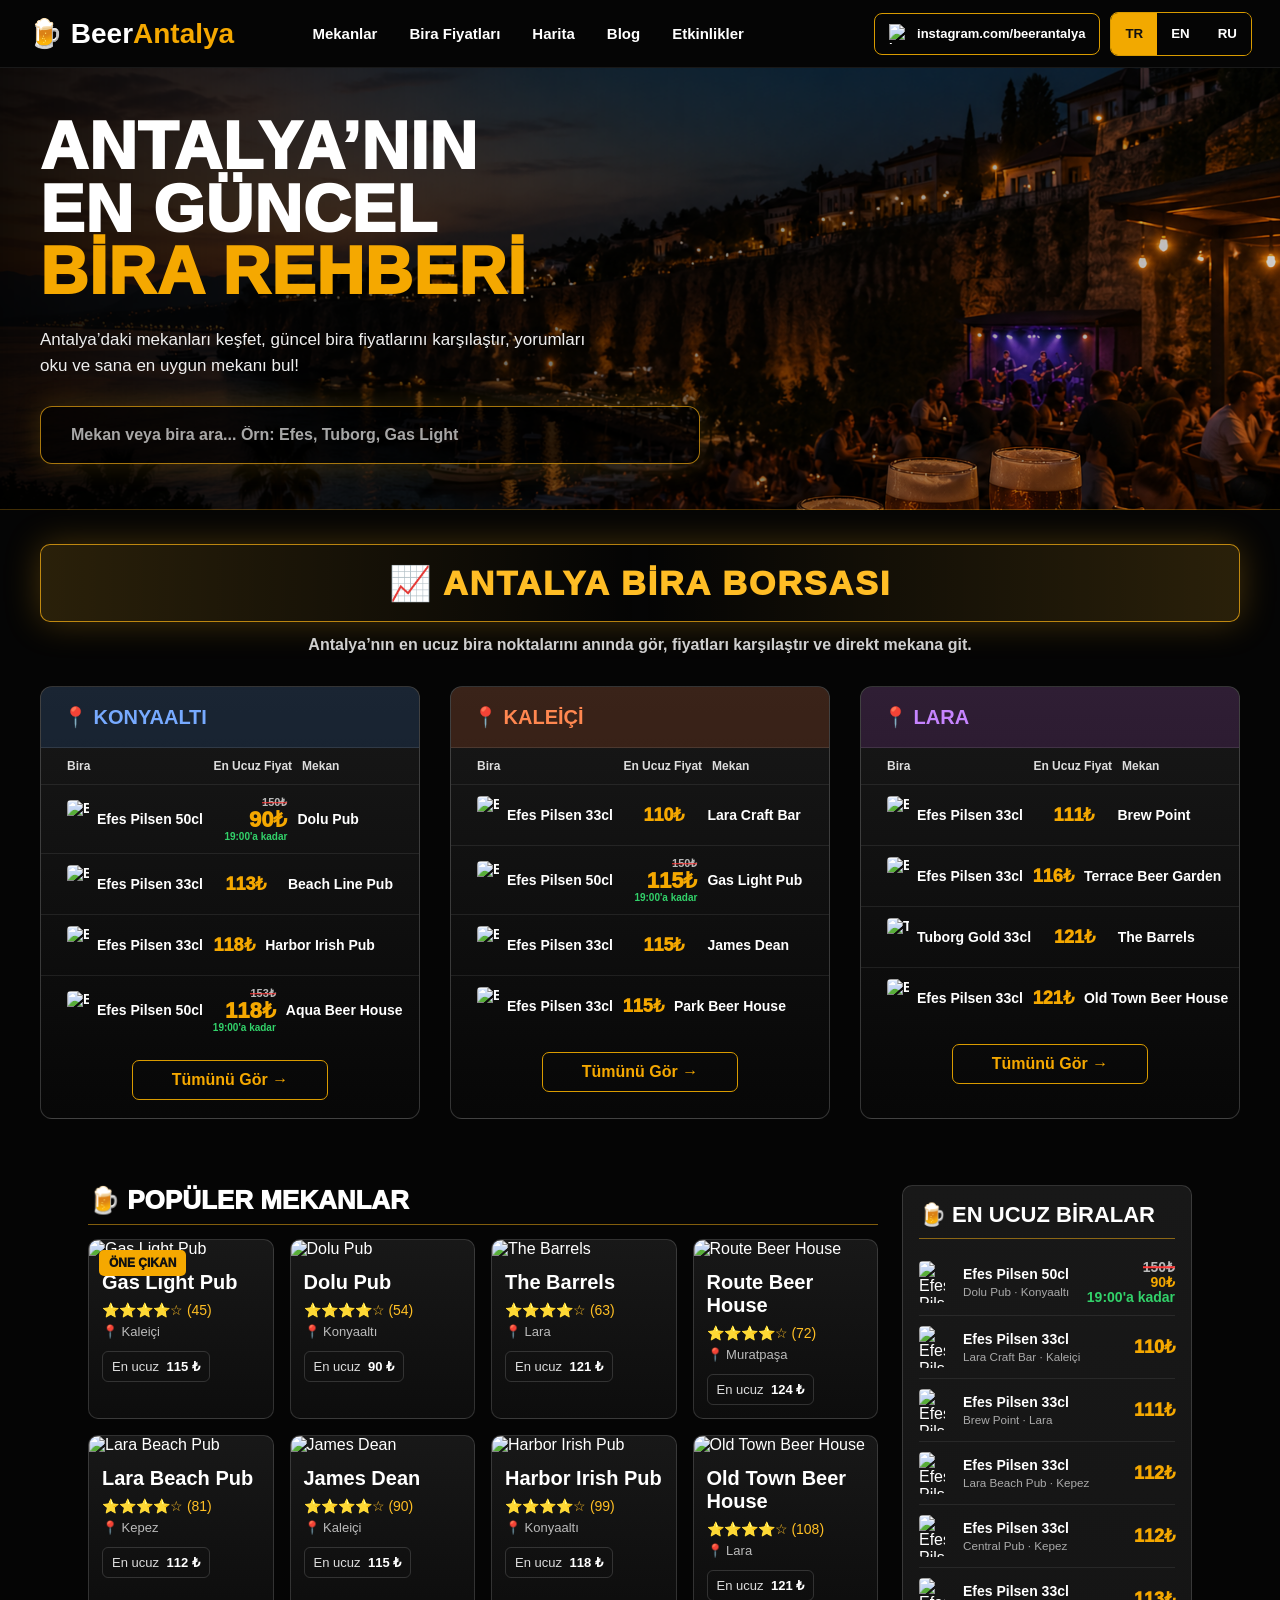
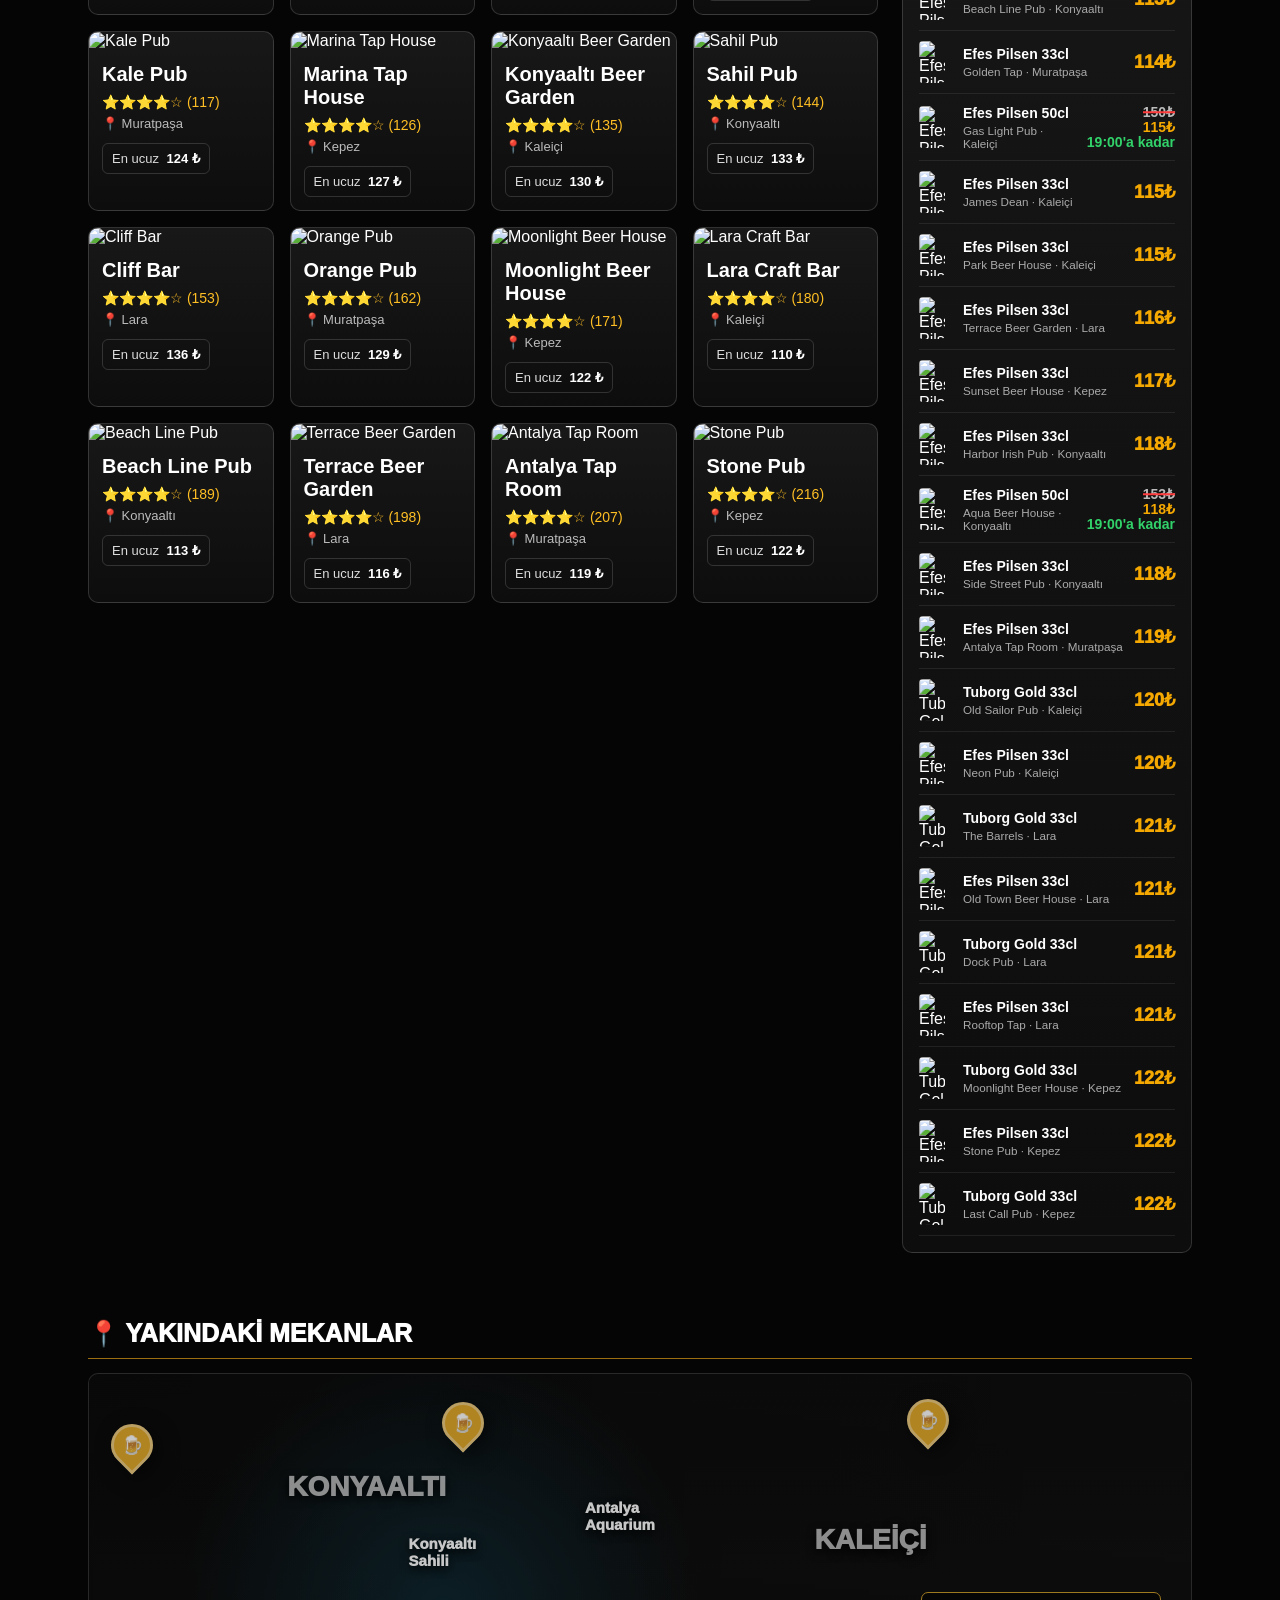
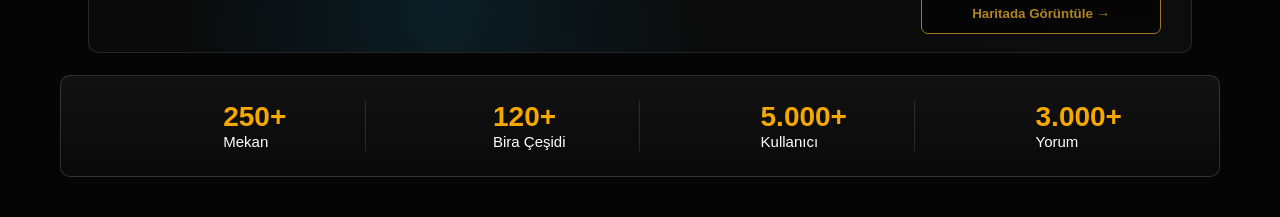
==== index.html @ 2635bbc1 "analytics" ====
<!DOCTYPE html>
<html lang="tr">
<head>
  <meta charset="UTF-8" />
  <meta name="viewport" content="width=1100">
  <title>BeerAntalya</title>
  <script defer src="/_vercel/insights/script.js"></script>

  <style>
    * { box-sizing: border-box; margin: 0; padding: 0; }

    body {
      background: #050505;
      color: #fff;
      font-family: Arial, sans-serif;
    }

    a { color: inherit; text-decoration: none; }

    .navbar {
      height: 68px;
      background: #050505;
      display: flex;
      align-items: center;
      justify-content: space-between;
      padding: 0 28px;
      position: fixed;
      inset: 0 0 auto 0;
      z-index: 50;
      border-bottom: 1px solid rgba(255,255,255,.08);
    }

    .logo { font-size: 28px; font-weight: 900; }
    .logo b { color: #f5a800; }

    nav {
      display: flex;
      gap: 32px;
      font-weight: 700;
      font-size: 15px;
    }

    .nav-actions {
      display: flex;
      align-items: center;
      gap: 10px;
    }

    .icon-btn {
      width: 42px;
      height: 42px;
      background: transparent;
      color: white;
      border: none;
    }

    .instagram-btn {
      height: 42px;
      display: flex;
      align-items: center;
      gap: 8px;
      border: 1px solid #d99b00;
      border-radius: 8px;
      padding: 0 14px;
      font-size: 13px;
      font-weight: 700;
    }

    .instagram-btn img {
      width: 20px;
      height: 20px;
    }

    .lang-group {
      display: flex;
      border: 1px solid #d99b00;
      border-radius: 8px;
      overflow: hidden;
    }

    .lang-btn {
      height: 42px;
      padding: 0 14px;
      background: #050505;
      color: white;
      border: none;
      font-weight: 800;
      cursor: pointer;
    }

    .lang-btn.active {
      background: #f2a900;
      color: #111;
    }

    .hero {
      min-height: 510px;
      padding: 115px 40px 40px;
      background:
        linear-gradient(90deg, rgba(0,0,0,.92) 0%, rgba(0,0,0,.55) 42%, rgba(0,0,0,.18) 100%),
        url("hero-bg.png") center/cover no-repeat;
      border-bottom: 1px solid rgba(255,181,21,.25);
    }

    .hero-content { max-width: 660px; }

    .hero h1 {
      font-size: 66px;
      line-height: .95;
      letter-spacing: 1px;
      font-weight: 1000;
    }

    .hero h1 span { color: #f5a800; }

    .hero p {
      margin-top: 24px;
      color: #eee;
      font-size: 17px;
      line-height: 1.5;
      max-width: 560px;
    }

    .master-search {
      margin-top: 28px;
      max-width: 680px;
      position: relative;
    }

    .master-field {
      height: 58px;
      border: 1px solid rgba(255,181,21,.65);
      background: rgba(0,0,0,.62);
      border-radius: 12px;
      display: flex;
      align-items: center;
      gap: 12px;
      padding: 0 18px;
      box-shadow: 0 0 28px rgba(255,181,21,.18);
      color: white;
    }

    .master-field input {
      width: 100%;
      background: transparent;
      border: none;
      outline: none;
      color: white;
      font-size: 16px;
      font-weight: 700;
    }

    .master-field input::placeholder {
      color: rgba(255,255,255,.65);
    }

    .master-results {
      display: none;
      position: absolute;
      top: 68px;
      left: 0;
      right: 0;
      background: rgba(8,8,8,.98);
      border: 1px solid rgba(255,181,21,.45);
      border-radius: 12px;
      overflow: hidden;
      z-index: 100;
      box-shadow: 0 18px 45px rgba(0,0,0,.7);
    }

    .master-result {
      display: grid;
      grid-template-columns: 1fr auto;
      gap: 12px;
      padding: 14px 16px;
      border-bottom: 1px solid rgba(255,255,255,.08);
      cursor: pointer;
    }

    .master-result:hover {
      background: rgba(255,181,21,.12);
    }

    .master-result strong {
      color: #fff;
      font-size: 15px;
    }

    .master-result small {
      display: block;
      color: #aaa;
      margin-top: 4px;
    }

    .master-price {
      color: #f5a800;
      font-size: 18px;
      font-weight: 1000;
      white-space: nowrap;
    }

    .master-empty {
      padding: 15px;
      color: #ccc;
      font-weight: 700;
    }

    .borsa {
      max-width: 100%;
      margin: 0 auto;
      padding: 34px 40px 26px;
    }

    .borsa-title {
      margin-bottom: 32px;
      text-align: center;
      position: relative;
    }

    .borsa-title h2 {
      width: 100%;
      display: inline-block;
      padding: 18px 0;
      border-radius: 10px;
      background: linear-gradient(90deg, rgba(255,189,37,.15), transparent, rgba(255,189,37,.15));
      border: 1px solid rgba(255,181,21,.7);
      box-shadow: 0 0 35px rgba(255,181,21,.25);
      color: #ffbd25;
      font-size: 34px;
      font-weight: 1000;
      letter-spacing: 2px;
    }

    .borsa-sub {
      margin-top: 14px;
      font-size: 16px;
      font-weight: 600;
      color: #cfcfcf;
      text-align: center;
    }

    .borsa-grid {
      display: grid;
      grid-template-columns: repeat(3, 1fr);
      gap: 30px;
    }

    .borsa-box {
      min-width: 0;
      background: linear-gradient(180deg, rgba(25,25,25,.96), rgba(7,7,7,.98));
      border: 1px solid rgba(255,255,255,.18);
      border-radius: 12px;
      overflow: hidden;
    }

    .borsa-box h3 {
      padding: 18px 22px;
      font-size: 20px;
      border-bottom: 1px solid rgba(255,255,255,.1);
    }

    .borsa-box.konya h3 {
      color: #77aaff;
      background: rgba(35,75,130,.25);
    }

    .borsa-box.kale h3 {
      color: #ff8750;
      background: rgba(160,70,30,.25);
    }

    .borsa-box.lara h3 {
      color: #c684ff;
      background: rgba(130,50,150,.22);
    }

    .borsa-head,
    .borsa-row {
      display: grid;
      grid-template-columns: 1.5fr .7fr 1fr;
      align-items: center;
      gap: 10px;
      padding: 11px 26px;
    }

    .borsa-head {
      color: #ddd;
      font-size: 12px;
      font-weight: 900;
    }

    .borsa-row {
      border-top: 1px solid rgba(255,255,255,.08);
      font-size: 14px;
      font-weight: 700;
    }

    .borsa-row:hover {
      background: rgba(255,181,21,.08);
    }

    .borsa-row .beer-name {
      display: flex;
      align-items: center;
      gap: 8px;
      white-space: nowrap;
    }

    .beer-img {
      width: 22px;
      height: 38px;
      object-fit: cover;
      border-radius: 4px;
    }

    .borsa-row b {
      color: #f5a800;
      font-size: 18px;
      text-align: center;
      white-space: nowrap;
    }

    .borsa-head span:nth-child(2) {
      text-align: center;
      white-space: nowrap;
    }

    .borsa-head span:nth-child(3),
    .borsa-row span:nth-child(3) {
      text-align: left;
      white-space: nowrap;
    }

    .borsa-btn {
      width: 52%;
      height: 40px;
      margin: 16px auto 18px;
      display: block;
      background: transparent;
      border: 1px solid #d99b00;
      color: #f5a800;
      border-radius: 7px;
      font-weight: 900;
      cursor: pointer;
    }

    .container {
      max-width: 1160px;
      margin: 0 auto;
      padding: 34px 28px 40px;
    }

    .top-row {
      display: grid;
      grid-template-columns: 1fr 290px;
      gap: 24px;
      margin-top: 6px;
    }

    .section-head {
      display: flex;
      align-items: center;
      justify-content: space-between;
      margin-bottom: 14px;
      border-bottom: 1px solid rgba(255,181,21,.5);
      padding-bottom: 8px;
    }

    .section-head h2 {
      font-size: 26px;
      font-weight: 1000;
    }

    .section-head a {
      color: #f5a800;
      font-weight: 900;
    }

    .cards {
      display: grid;
      grid-template-columns: repeat(4, 1fr);
      gap: 16px;
    }

    .card {
      background: linear-gradient(180deg,#181818,#0d0d0d);
      border: 1px solid rgba(255,255,255,.15);
      border-radius: 10px;
      overflow: hidden;
      position: relative;
    }

    .card img {
      width: 100%;
      height: 145px;
      object-fit: cover;
    }

    .badge {
      position: absolute;
      top: 10px;
      left: 10px;
      background: #f5a800;
      color: #111;
      padding: 6px 10px;
      border-radius: 5px;
      font-size: 12px;
      font-weight: 1000;
      z-index: 2;
    }

    .card-body { padding: 13px; }

    .card h3 {
      font-size: 20px;
      margin-bottom: 8px;
    }

    .stars {
      color: #ffbf24;
      font-size: 14px;
      margin-bottom: 6px;
    }

    .loc {
      color: #bbb;
      font-size: 13px;
      margin-bottom: 12px;
    }

    .prices {
      display: flex;
      gap: 8px;
    }

    .prices span {
      border: 1px solid rgba(255,255,255,.15);
      border-radius: 6px;
      padding: 7px 9px;
      color: #ddd;
      font-size: 13px;
    }

    .prices b {
      color: white;
      margin-left: 4px;
    }

    .cheap-panel {
      background: linear-gradient(180deg,#181818,#0d0d0d);
      border: 1px solid rgba(255,255,255,.15);
      border-radius: 10px;
      padding: 16px;
    }

    .cheap-panel h2 {
      font-size: 22px;
      border-bottom: 1px solid rgba(255,181,21,.5);
      padding-bottom: 10px;
      margin-bottom: 10px;
    }

    .cheap-row {
      display: grid;
      grid-template-columns: 34px 1fr auto;
      gap: 10px;
      align-items: center;
      padding: 10px 0;
      border-bottom: 1px solid rgba(255,255,255,.08);
    }

    .cheap-row:hover {
      background: rgba(255,181,21,.08);
    }

    .cheap-row img {
      width: 26px;
      height: 42px;
      object-fit: cover;
      border-radius: 4px;
    }

    .cheap-row span {
      font-size: 14px;
      font-weight: 800;
    }

    .cheap-row small {
      display: block;
      color: #aaa;
      margin-top: 3px;
      font-weight: 500;
    }

    .cheap-row b {
      color: #f5a800;
      font-size: 18px;
    }

    .full-btn,
    .map-btn {
      width: 100%;
      height: 42px;
      margin-top: 15px;
      background: transparent;
      color: #f5a800;
      border: 1px solid #d99b00;
      border-radius: 7px;
      font-weight: 900;
      cursor: pointer;
    }

    .map-section {
      max-width: 1160px;
      margin: 26px auto 0;
      padding: 0 28px;
    }

    .map-title {
      display: flex;
      align-items: center;
      gap: 10px;
      font-size: 25px;
      font-weight: 1000;
      border-bottom: 1px solid rgba(255,181,21,.6);
      padding-bottom: 10px;
      margin-bottom: 14px;
    }

    .fake-map {
      height: 280px;
      border-radius: 10px;
      overflow: hidden;
      position: relative;
      border: 1px solid rgba(255,255,255,.15);
      background:
        linear-gradient(rgba(20,20,20,.55), rgba(20,20,20,.75)),
        url("https://tile.openstreetmap.org/13/4782/3075.png");
      background-size: cover;
      filter: saturate(.75) brightness(.78);
    }

    .fake-map::after {
      content: "";
      position: absolute;
      inset: 0;
      background:
        radial-gradient(circle at 32% 85%, rgba(0,80,110,.4), transparent 33%),
        linear-gradient(90deg, rgba(0,0,0,.25), transparent);
      pointer-events: none;
    }

    .map-label {
      position: absolute;
      z-index: 2;
      color: rgba(255,255,255,.7);
      font-weight: 1000;
      font-size: 28px;
      text-shadow: 0 3px 10px #000;
    }

    .konyaalti-label { left: 18%; top: 35%; }
    .kaleici-label { right: 24%; top: 54%; }
    .aqua-label { left: 45%; top: 45%; font-size: 15px; color: white; }
    .sahil-label { left: 29%; top: 58%; font-size: 15px; color: white; }

    .pin {
      position: absolute;
      z-index: 3;
      width: 42px;
      height: 42px;
      background: #f5a800;
      border-radius: 50% 50% 50% 0;
      transform: rotate(-45deg);
      display: flex;
      align-items: center;
      justify-content: center;
      border: 3px solid rgba(255,255,255,.4);
      box-shadow: 0 8px 20px rgba(0,0,0,.55);
    }

    .pin span {
      transform: rotate(45deg);
      color: #111;
      font-size: 18px;
    }

    .pin1 { left: 2%; top: 18%; }
    .pin2 { left: 32%; top: 10%; }
    .pin3 { right: 22%; top: 9%; }

    .map-btn {
      width: 240px;
      position: absolute;
      right: 30px;
      bottom: 18px;
      z-index: 4;
      background: rgba(0,0,0,.55);
    }

    .stats {
      max-width: 1160px;
      margin: 22px auto 40px;
      padding: 25px 30px;
      border: 1px solid rgba(255,255,255,.15);
      border-radius: 10px;
      display: grid;
      grid-template-columns: repeat(4, 1fr);
      background: linear-gradient(180deg,#121212,#090909);
    }

    .stat {
      display: flex;
      align-items: center;
      justify-content: center;
      gap: 14px;
      border-right: 1px solid rgba(255,255,255,.12);
    }

    .stat:last-child { border-right: none; }

    .stat i {
      color: #f5a800;
      width: 40px;
      height: 40px;
    }

    .stat b {
      display: block;
      color: #f5a800;
      font-size: 28px;
    }

    .stat span {
      color: white;
      font-size: 15px;
    }

    @media(max-width: 900px) {
      nav { display: none; }
      .navbar { padding: 0 14px; }
      .instagram-btn { display: none; }
      .hero { padding: 100px 20px 35px; }
      .hero h1 { font-size: 44px; }
      .master-search { max-width: 100%; }

      .borsa {
        padding-left: 18px;
        padding-right: 18px;
      }

      .borsa-grid,
      .top-row,
      .cards,
      .stats {
        grid-template-columns: 1fr;
      }

      .stat {
        border-right: none;
        border-bottom: 1px solid rgba(255,255,255,.12);
        padding: 15px 0;
      }

      .map-btn {
        position: static;
        width: 100%;
      }
    }
    .price-box{
  display:flex;
  flex-direction:column;
  align-items:flex-end;
}

.old-price{
  font-size:11px;
  color:#bbb;
  position:relative;
  display:inline-block;
}

.old-price::after{
  content:"";
  position:absolute;
  left:0;
  right:0;
  top:50%;
  height:1.5px;
  background:#ff3b3b;
  transform:translateY(-50%);
}

.new-price{
  color:#f5a800;
  font-size:22px;
  font-weight:1000;
  line-height:1;
}

.campaign-time{
  font-size:10px;
  color:#32d26a;
  font-weight:900;
}
  
/* BA FINAL: En ucuz biralar tüm liste */
.cheap-panel{
  max-height: 760px;
  overflow-y: auto;
}

.cheap-panel::-webkit-scrollbar{
  width: 7px;
}

.cheap-panel::-webkit-scrollbar-thumb{
  background: rgba(255,181,21,.55);
  border-radius: 20px;
}

.cheap-row .price-box{
  align-items:flex-end;
}

.borsa-btn-link{
  width:52%;
  height:40px;
  margin:16px auto 18px;
  display:flex;
  align-items:center;
  justify-content:center;
  background:transparent;
  border:1px solid #d99b00;
  color:#f5a800;
  border-radius:7px;
  font-weight:900;
  cursor:pointer;
}


/* BA UPDATE: En ucuz bira paneli popüler mekanlarla aynı hizada bitsin */
.top-row{
  align-items: stretch;
}

.cheap-panel{
  height: 100%;
  max-height: none !important;
  overflow-y: auto;
  display: flex;
  flex-direction: column;
}

.cheap-panel .full-btn{
  margin-top: auto;
}

@media(max-width:900px){
  .cheap-panel{
    height: auto;
    max-height: 760px !important;
  }
}

</style>
</head>

<body>

<header class="navbar">
  <div class="logo">🍺 Beer<b>Antalya</b></div>

  <nav>
    <a href="#mekanlar">Mekanlar</a>
    <a href="#fiyatlar">Bira Fiyatları</a>
    <a href="#harita">Harita</a>
    <a href="#">Blog</a>
    <a href="#">Etkinlikler</a>
  </nav>

  <div class="nav-actions">
    <button class="icon-btn"><i data-lucide="search"></i></button>

    <a class="instagram-btn" href="https://instagram.com/beerantalya" target="_blank">
      <img src="https://upload.wikimedia.org/wikipedia/commons/a/a5/Instagram_icon.png" alt="Instagram">
      instagram.com/beerantalya
    </a>

    <div class="lang-group">
      <button type="button" class="lang-btn active" data-lang="tr">TR</button>
      <button type="button" class="lang-btn" data-lang="en">EN</button>
      <button type="button" class="lang-btn" data-lang="ru">RU</button>
    </div>
  </div>
</header>

<section class="hero">
  <div class="hero-content">
    <h1>
      ANTALYA’NIN <br>
      EN GÜNCEL <br>
      <span>BİRA REHBERİ</span>
    </h1>

    <p>
      Antalya’daki mekanları keşfet, güncel bira fiyatlarını karşılaştır, yorumları oku ve sana en uygun mekanı bul!
    </p>

    <div class="master-search">
      <div class="master-field">
        <i data-lucide="search"></i>
        <input id="masterSearchInput" placeholder="Mekan veya bira ara... Örn: Efes, Tuborg, Gas Light">
      </div>
      <div class="master-results" id="masterResults"></div>
    </div>
  </div>
</section>

<section class="borsa">
  <div class="borsa-title">
    <h2>📈 ANTALYA BİRA BORSASI</h2>
    <p class="borsa-sub">
      Antalya’nın en ucuz bira noktalarını anında gör, fiyatları karşılaştır ve direkt mekana git.
    </p>
  </div>

  <div class="borsa-grid">
    <div class="borsa-box konya">
      <h3>📍 KONYAALTI</h3>
      <div class="borsa-head"><span>Bira</span><span>En Ucuz Fiyat</span><span>Mekan</span></div>
    </div>

    <div class="borsa-box kale">
      <h3>📍 KALEİÇİ</h3>
      <div class="borsa-head"><span>Bira</span><span>En Ucuz Fiyat</span><span>Mekan</span></div>
    </div>

    <div class="borsa-box lara">
      <h3>📍 LARA</h3>
      <div class="borsa-head"><span>Bira</span><span>En Ucuz Fiyat</span><span>Mekan</span></div>
    </div>
  </div>
</section>

<main class="container">
  <div class="top-row">
    <section id="mekanlar">
      <div class="section-head">
        <h2>🍺 POPÜLER MEKANLAR</h2>
      </div>

      <div class="cards" id="venueCards"></div>
    </section>

    <aside class="cheap-panel" id="fiyatlar"></aside>
  </div>
</main>

<section class="map-section" id="harita">
  <div class="map-title">📍 YAKINDAKİ MEKANLAR</div>

  <div class="fake-map">
    <div class="pin pin1"><span>🍺</span></div>
    <div class="pin pin2"><span>🍺</span></div>
    <div class="pin pin3"><span>🍺</span></div>

    <span class="map-label konyaalti-label">KONYAALTI</span>
    <span class="map-label kaleici-label">KALEİÇİ</span>
    <span class="map-label sahil-label">Konyaaltı<br>Sahili</span>
    <span class="map-label aqua-label">Antalya<br>Aquarium</span>

    <button class="map-btn">Haritada Görüntüle →</button>
  </div>
</section>

<section class="stats">
  <div class="stat"><i data-lucide="building-2"></i><div><b>250+</b><span>Mekan</span></div></div>
  <div class="stat"><i data-lucide="beer"></i><div><b>120+</b><span>Bira Çeşidi</span></div></div>
  <div class="stat"><i data-lucide="users"></i><div><b>5.000+</b><span>Kullanıcı</span></div></div>
  <div class="stat"><i data-lucide="message-square"></i><div><b>3.000+</b><span>Yorum</span></div></div>
</section>
<script src="data.js"></script>
<script>
document.addEventListener("DOMContentLoaded", function () {
  const LANG = {
    tr: {
      nav: ["Mekanlar", "Bira Fiyatları", "Harita", "Blog", "Etkinlikler"],
      title: "ANTALYA’NIN <br> EN GÜNCEL <br> <span>BİRA REHBERİ</span>",
      desc: "Antalya’daki mekanları keşfet, güncel bira fiyatlarını karşılaştır, yorumları oku ve sana en uygun mekanı bul!",
      search: "Mekan veya bira ara... Örn: Efes, Tuborg, Gas Light",
      borsa: "📈 ANTALYA BİRA BORSASI",
      borsaSub: "Antalya’nın en ucuz bira noktalarını anında gör, fiyatları karşılaştır ve direkt mekana git.",
      borsaHead: ["Bira", "En Ucuz Fiyat", "Mekan"],
      popular: "🍺 POPÜLER MEKANLAR",
      cheap: "🍺 EN UCUZ BİRALAR",
      nearby: "📍 YAKINDAKİ MEKANLAR",
      seeAll: "Tümünü Gör →",
      mapBtn: "Haritada Görüntüle →",
      stats: ["Mekan", "Bira Çeşidi", "Kullanıcı", "Yorum"],
      venueGo: "Mekan sayfasına git",
      go: "Git →",
      cheapest: "En ucuz",
      noResult: "Sonuç bulunamadı"
    },
    en: {
      nav: ["Places", "Beer Prices", "Map", "Blog", "Events"],
      title: "ANTALYA’S <br> MOST UPDATED <br> <span>BEER GUIDE</span>",
      desc: "Discover venues in Antalya, compare beer prices, read reviews and find the best place for you!",
      search: "Search place or beer... Ex: Efes, Tuborg, Gas Light",
      borsa: "📈 ANTALYA BEER MARKET",
      borsaSub: "See Antalya’s cheapest beer spots instantly, compare prices and go directly to the venue.",
      borsaHead: ["Beer", "Cheapest Price", "Place"],
      popular: "🍺 POPULAR PLACES",
      cheap: "🍺 CHEAPEST BEERS",
      nearby: "📍 NEARBY PLACES",
      seeAll: "See All →",
      mapBtn: "View on Map →",
      stats: ["Places", "Beer Types", "Users", "Reviews"],
      venueGo: "Go to venue page",
      go: "Go →",
      cheapest: "Cheapest",
      noResult: "No results found"
    },
    ru: {
      nav: ["Заведения", "Цены на пиво", "Карта", "Блог", "События"],
      title: "САМЫЙ АКТУАЛЬНЫЙ <br> ПИВНОЙ ГИД <br> <span>АНТАЛИИ</span>",
      desc: "Откройте заведения Анталии, сравните цены на пиво, читайте отзывы и найдите лучшее место!",
      search: "Поиск заведения или пива... Efes, Tuborg, Gas Light",
      borsa: "📈 ПИВНАЯ БИРЖА АНТАЛИИ",
      borsaSub: "Смотрите самые дешевые пивные места Анталии и переходите к заведению.",
      borsaHead: ["Пиво", "Лучшая цена", "Заведение"],
      popular: "🍺 ПОПУЛЯРНЫЕ ЗАВЕДЕНИЯ",
      cheap: "🍺 САМОЕ ДЕШЕВОЕ ПИВО",
      nearby: "📍 БЛИЖАЙШИЕ ЗАВЕДЕНИЯ",
      seeAll: "Смотреть все →",
      mapBtn: "Показать на карте →",
      stats: ["Заведения", "Виды пива", "Пользователи", "Отзывы"],
      venueGo: "Перейти на страницу",
      go: "Перейти →",
      cheapest: "Самое дешевое",
      noResult: "Ничего не найдено"
    }
  };

  let currentLang = localStorage.getItem("beerLang") || "tr";

  function safeVenues() {
    if (typeof getVenuesSorted === "function") return getVenuesSorted();
    return typeof venuesData !== "undefined" ? venuesData : [];
  }

  function safeBeers() {
    if (typeof getAllBeersSorted === "function") return getAllBeersSorted();
    return [];
  }

  function getPriceLabel(item){
    const currentPrice = item.price || item.currentPrice || item.normalPrice || 0;

    if(item.happyHourPrice && item.happyHourEnd && currentPrice === item.happyHourPrice){
      return `
        <div class="price-box">
          <span class="old-price">${item.normalPrice}₺</span>
          <span class="new-price">${currentPrice}₺</span>
          <span class="campaign-time">${item.happyHourEnd}'a kadar</span>
        </div>
      `;
    }

    return `<b class="new-price">${currentPrice}₺</b>`;
  }

  function renderBorsa() {
    const t = LANG[currentLang];
    document.querySelectorAll(".borsa-box").forEach(box => {
      const area = box.classList.contains("konya") ? "Konyaaltı" : box.classList.contains("kale") ? "Kaleiçi" : "Lara";
      const titleEl = box.querySelector("h3");
      const title = titleEl ? titleEl.outerHTML : "";

      box.innerHTML = title + `<div class="borsa-head"><span>${t.borsaHead[0]}</span><span>${t.borsaHead[1]}</span><span>${t.borsaHead[2]}</span></div>`;

      safeBeers().filter(item => item.area === area).slice(0, 4).forEach(item => {
        box.innerHTML += `
          <a class="borsa-row" href="${item.url}">
            <span class="beer-name"><img class="beer-img" src="${item.image}" alt="${item.beer}">${item.beer}</span>
            ${getPriceLabel(item)}
            <span>${item.venue}</span>
          </a>
        `;
      });

      box.innerHTML += `<button class="borsa-btn">${t.seeAll}</button>`;
    });
  }

  function renderCheapPanel() {
    const panel = document.getElementById("fiyatlar");
    if (!panel) return;
    const t = LANG[currentLang];

    panel.innerHTML = `<h2>${t.cheap}</h2>`;

    safeBeers().slice(0, 4).forEach(item => {
      panel.innerHTML += `
        <a class="cheap-row" href="${item.url}">
          <img src="${item.image}" alt="${item.beer}">
          <span>${item.beer}<small>${item.venue}</small></span>
          ${getPriceLabel(item)}
        </a>
      `;
    });

    panel.innerHTML += `<button class="full-btn">${t.seeAll}</button>`;
  }

  function renderCards() {
    const box = document.getElementById("venueCards");
    if (!box) return;
    const t = LANG[currentLang];
    box.innerHTML = "";

    safeVenues().forEach((venue, index) => {
      box.innerHTML += `
        <a class="card" href="${venue.url}">
          ${index === 0 ? '<span class="badge">ÖNE ÇIKAN</span>' : ''}
          <img src="${venue.cardImage || venue.image}" alt="${venue.venue}">
          <div class="card-body">
            <h3>${venue.venue}</h3>
            <div class="stars">⭐⭐⭐⭐☆</div>
            <div class="loc">📍 ${venue.area}</div>
            <div class="prices"><span>${t.cheapest} <b>${venue.minPrice} ₺</b></span></div>
          </div>
        </a>
      `;
    });
  }

  function renderSearchResults(query) {
    const results = document.getElementById("masterResults");
    if (!results) return;
    const t = LANG[currentLang];
    const q = query.toLocaleLowerCase("tr-TR").trim();
    results.innerHTML = "";

    if (q.length < 2) {
      results.style.display = "none";
      return;
    }

    const found = [];

    safeVenues().forEach(place => {
      if (
        place.venue.toLocaleLowerCase("tr-TR").includes(q) ||
        place.area.toLocaleLowerCase("tr-TR").includes(q)
      ) {
        found.push({
          type: "venue",
          title: place.venue,
          sub: "📍 " + place.area + " · " + t.venueGo,
          url: place.url
        });
      }
    });

    safeBeers().forEach(item => {
      const searchText = `${item.beer} ${item.name} ${item.size} ${item.venue} ${item.area}`.toLocaleLowerCase("tr-TR");
      if (searchText.includes(q)) {
        found.push({
          ...item,
          type: "beer",
          title: item.beer,
          sub: item.venue + " · " + item.area
        });
      }
    });

    found.sort((a, b) => {
      if (a.type === "beer" && b.type === "beer") return a.price - b.price;
      if (a.type === "beer" && b.type !== "beer") return -1;
      if (a.type !== "beer" && b.type === "beer") return 1;
      return 0;
    });

    if (found.length === 0) {
      results.innerHTML = `<div class="master-empty">${t.noResult}</div>`;
      results.style.display = "block";
      return;
    }

    found.forEach(item => {
      const div = document.createElement("div");
      div.className = "master-result";
      div.innerHTML = `
        <div>
          <strong>${item.type === "beer" ? "🍺 " : "📍 "}${item.title}</strong>
          <small>${item.sub}</small>
        </div>
        <div class="master-price">${item.type === "beer" ? getPriceLabel(item) : t.go}</div>
      `;
      div.addEventListener("click", function () {
        window.location.href = item.url;
      });
      results.appendChild(div);
    });

    results.style.display = "block";
  }

  function initSearch() {
    const input = document.getElementById("masterSearchInput");
    if (!input) return;

    input.addEventListener("input", function () {
      renderSearchResults(this.value);
    });

    document.addEventListener("click", function (event) {
      if (!event.target.closest(".master-search")) {
        const results = document.getElementById("masterResults");
        if (results) results.style.display = "none";
      }
    });
  }

  function setLang(lang) {
    currentLang = lang;
    localStorage.setItem("beerLang", lang);
    const t = LANG[lang];

    document.querySelectorAll("nav a").forEach((a, index) => {
      if (t.nav[index]) a.textContent = t.nav[index];
    });

    const heroTitle = document.querySelector(".hero h1");
    if (heroTitle) heroTitle.innerHTML = t.title;

    const heroDesc = document.querySelector(".hero p");
    if (heroDesc) heroDesc.textContent = t.desc;

    const input = document.getElementById("masterSearchInput");
    if (input) input.placeholder = t.search;

    const borsaTitle = document.querySelector(".borsa-title h2");
    if (borsaTitle) borsaTitle.textContent = t.borsa;

    const borsaSub = document.querySelector(".borsa-sub");
    if (borsaSub) borsaSub.textContent = t.borsaSub;

    const popular = document.querySelector("#mekanlar .section-head h2");
    if (popular) popular.textContent = t.popular;

    const mapTitle = document.querySelector(".map-title");
    if (mapTitle) mapTitle.textContent = t.nearby;

    const mapBtn = document.querySelector(".map-btn");
    if (mapBtn) mapBtn.textContent = t.mapBtn;

    document.querySelectorAll(".stat span").forEach((span, index) => {
      if (t.stats[index]) span.textContent = t.stats[index];
    });

    document.querySelectorAll(".lang-btn").forEach(button => {
      button.classList.toggle("active", button.dataset.lang === lang);
    });

    renderBorsa();
    renderCheapPanel();
    renderCards();

    const searchInput = document.getElementById("masterSearchInput");
    if (searchInput && searchInput.value.trim().length >= 2) {
      renderSearchResults(searchInput.value);
    }

    if (window.lucide) lucide.createIcons();
  }

  document.querySelectorAll(".lang-btn").forEach(button => {
    button.addEventListener("click", function () {
      setLang(this.dataset.lang);
    });
  });

  initSearch();
  setLang(currentLang);

  setInterval(function(){
    renderBorsa();
    renderCheapPanel();
    renderCards();
    const searchInput = document.getElementById("masterSearchInput");
    if (searchInput && searchInput.value.trim().length >= 2) {
      renderSearchResults(searchInput.value);
    }
  }, 60000);

  if (window.lucide) lucide.createIcons();
});
</script>


<script>
document.addEventListener("DOMContentLoaded", function () {
  function priceHtml(item){
    const currentPrice = item.price || item.currentPrice || item.normalPrice || getCurrentPrice(item);

    if(item.happyHourPrice && item.happyHourEnd && currentPrice === item.happyHourPrice){
      return `
        <div class="price-box">
          <span class="old-price">${item.normalPrice}₺</span>
          <span class="new-price">${currentPrice}₺</span>
          <span class="campaign-time">${item.happyHourEnd}'a kadar</span>
        </div>
      `;
    }

    return `<b class="new-price">${currentPrice}₺</b>`;
  }

  window.BA_priceHtml = priceHtml;

  function getLangText(){
    const lang = localStorage.getItem("beerLang") || "tr";
    const dict = {
      tr: { cheap:"🍺 EN UCUZ BİRALAR", seeAll:"Tümünü Gör →", cheapest:"En ucuz", venueGo:"Mekan sayfasına git", go:"Git →", noResult:"Sonuç bulunamadı", borsaHead:["Bira","En Ucuz Fiyat","Mekan"] },
      en: { cheap:"🍺 CHEAPEST BEERS", seeAll:"See All →", cheapest:"Cheapest", venueGo:"Go to venue page", go:"Go →", noResult:"No results found", borsaHead:["Beer","Cheapest Price","Place"] },
      ru: { cheap:"🍺 САМОЕ ДЕШЕВОЕ ПИВО", seeAll:"Смотреть все →", cheapest:"Самое дешевое", venueGo:"Перейти на страницу", go:"Перейти →", noResult:"Ничего не найдено", borsaHead:["Пиво","Лучшая цена","Заведение"] }
    };
    return dict[lang] || dict.tr;
  }

  function renderBorsaFixed(){
    if(typeof getAllBeersSorted !== "function") return;
    const t = getLangText();
    document.querySelectorAll(".borsa-box").forEach(box => {
      const area = box.classList.contains("konya") ? "Konyaaltı" : box.classList.contains("kale") ? "Kaleiçi" : "Lara";
      const titleEl = box.querySelector("h3");
      const title = titleEl ? titleEl.outerHTML : "";

      box.innerHTML = title + `<div class="borsa-head"><span>${t.borsaHead[0]}</span><span>${t.borsaHead[1]}</span><span>${t.borsaHead[2]}</span></div>`;

      getAllBeersSorted().filter(item => item.area === area).slice(0, 4).forEach(item => {
        box.innerHTML += `
          <a class="borsa-row" href="${item.url}">
            <span class="beer-name"><img class="beer-img" src="${item.image}" alt="${item.beer}">${item.beer}</span>
            ${priceHtml(item)}
            <span>${item.venue}</span>
          </a>
        `;
      });

      box.innerHTML += `<button class="borsa-btn">${t.seeAll}</button>`;
    });
  }

  function renderCheapPanelFixed(){
    if(typeof getAllBeersSorted !== "function") return;
    const panel = document.getElementById("fiyatlar");
    if(!panel) return;
    const t = getLangText();

    panel.innerHTML = `<h2>${t.cheap}</h2>`;

    getAllBeersSorted().slice(0, 25).forEach(item => {
      panel.innerHTML += `
        <a class="cheap-row" href="${item.url}">
          <img src="${item.image}" alt="${item.beer}">
          <span>${item.beer}<small>${item.venue}</small></span>
          ${priceHtml(item)}
        </a>
      `;
    });

    panel.innerHTML += `<button class="full-btn">${t.seeAll}</button>`;
  }

  function renderCardsFixed(){
    if(typeof getVenuesSorted !== "function") return;
    const box = document.getElementById("venueCards");
    if(!box) return;
    const t = getLangText();
    box.innerHTML = "";

    getVenuesSorted().slice(0, 20).forEach((venue, index) => {
      box.innerHTML += `
        <a class="card" href="${venue.url}">
          ${index === 0 ? '<span class="badge">ÖNE ÇIKAN</span>' : ''}
          <img src="${venue.cardImage || venue.image}" alt="${venue.venue}">
          <div class="card-body">
            <h3>${venue.venue}</h3>
            <div class="stars">⭐⭐⭐⭐☆ (${venue.reviews || ""})</div>
            <div class="loc">📍 ${venue.area}</div>
            <div class="prices"><span>${t.cheapest} <b>${venue.minPrice} ₺</b></span></div>
          </div>
        </a>
      `;
    });
  }

  function renderSearchResultsFixed(query){
    const results = document.getElementById("masterResults");
    if(!results || typeof getVenuesSorted !== "function" || typeof getAllBeersSorted !== "function") return;

    const t = getLangText();
    const q = String(query || "").toLocaleLowerCase("tr-TR").trim();
    results.innerHTML = "";

    if(q.length < 2){
      results.style.display = "none";
      return;
    }

    const found = [];

    // Mekan araması: karşısında fiyat yok, sadece mekan görünsün
    getVenuesSorted().forEach(place => {
      const venueText = `${place.venue} ${place.area}`.toLocaleLowerCase("tr-TR");
      if(venueText.includes(q)){
        found.push({
          type:"venue",
          title: place.venue,
          sub: "📍 " + place.area + " · " + t.venueGo,
          url: place.url
        });
      }
    });

    // Bira araması: fiyat görünür
    getAllBeersSorted().slice(0, 25).forEach(item => {
      const beerText = `${item.beer} ${item.name} ${item.size}`.toLocaleLowerCase("tr-TR");
      if(beerText.includes(q)){
        found.push({
          ...item,
          type:"beer",
          title:item.beer,
          sub:item.venue + " · " + item.area
        });
      }
    });

    found.sort((a,b) => {
      if(a.type === "venue" && b.type === "venue") return a.title.localeCompare(b.title, "tr");
      if(a.type === "venue" && b.type === "beer") return -1;
      if(a.type === "beer" && b.type === "venue") return 1;
      return (a.price || 999999) - (b.price || 999999);
    });

    if(found.length === 0){
      results.innerHTML = `<div class="master-empty">${t.noResult}</div>`;
      results.style.display = "block";
      return;
    }

    found.forEach(item => {
      const div = document.createElement("div");
      div.className = "master-result";
      div.innerHTML = `
        <div>
          <strong>${item.type === "beer" ? "🍺 " : "📍 "}${item.title}</strong>
          <small>${item.sub}</small>
        </div>
        <div class="master-price">${item.type === "beer" ? priceHtml(item) : t.go}</div>
      `;
      div.addEventListener("click", () => window.location.href = item.url);
      results.appendChild(div);
    });

    results.style.display = "block";
  }

  const input = document.getElementById("masterSearchInput");
  if(input){
    input.oninput = function(){ renderSearchResultsFixed(this.value); };
  }

  function refreshBA(){
    renderBorsaFixed();
    renderCheapPanelFixed();
    renderCardsFixed();
    const input = document.getElementById("masterSearchInput");
    if(input && input.value.trim().length >= 2) renderSearchResultsFixed(input.value);
    if(window.lucide) lucide.createIcons();
  }

  window.BA_refresh = refreshBA;
  refreshBA();
  setInterval(refreshBA, 60000);

  document.querySelectorAll(".lang-btn").forEach(btn => {
    btn.addEventListener("click", function(){
      setTimeout(refreshBA, 50);
    });
  });
});
</script>


<script>
document.addEventListener("DOMContentLoaded", function () {
  function BA_finalText(){
    const lang = localStorage.getItem("beerLang") || "tr";
    const dict = {
      tr: { cheap:"🍺 EN UCUZ BİRALAR", seeAll:"Tümünü Gör →", borsaHead:["Bira","En Ucuz Fiyat","Mekan"] },
      en: { cheap:"🍺 CHEAPEST BEERS", seeAll:"See All →", borsaHead:["Beer","Cheapest Price","Place"] },
      ru: { cheap:"🍺 САМОЕ ДЕШЕВОЕ ПИВО", seeAll:"Смотреть все →", borsaHead:["Пиво","Лучшая цена","Заведение"] }
    };
    return dict[lang] || dict.tr;
  }

  function BA_finalAreaSlug(area){
    const map = {
      "Konyaaltı":"konyaalti",
      "Kaleiçi":"kaleici",
      "Lara":"lara",
      "Muratpaşa":"muratpasa",
      "Kepez":"kepez"
    };
    return map[area] || encodeURIComponent(area);
  }

  function BA_finalPriceHtml(item){
    if(window.BA_priceHtml) return window.BA_priceHtml(item);

    const currentPrice = item.price || item.currentPrice || item.normalPrice || (typeof getCurrentPrice === "function" ? getCurrentPrice(item) : "");
    if(item.happyHourPrice && item.happyHourEnd && currentPrice === item.happyHourPrice){
      return `
        <div class="price-box">
          <span class="old-price">${item.normalPrice}₺</span>
          <span class="new-price">${currentPrice}₺</span>
          <span class="campaign-time">${item.happyHourEnd}'a kadar</span>
        </div>
      `;
    }
    return `<b class="new-price">${currentPrice}₺</b>`;
  }

  function BA_renderCheapPanelAll(){
    if(typeof getAllBeersSorted !== "function") return;
    const panel = document.getElementById("fiyatlar");
    if(!panel) return;
    const t = BA_finalText();

    panel.innerHTML = `<h2>${t.cheap}</h2>`;

    getAllBeersSorted().slice(0, 25).forEach(item => {
      panel.innerHTML += `
        <a class="cheap-row" href="${item.url}">
          <img src="${item.image}" alt="${item.beer}">
          <span>${item.beer}<small>${item.venue} · ${item.area}</small></span>
          ${BA_finalPriceHtml(item)}
        </a>
      `;
    });
  }

  function BA_renderBorsaWithAreaLinks(){
    if(typeof getAllBeersSorted !== "function") return;
    const t = BA_finalText();

    document.querySelectorAll(".borsa-box").forEach(box => {
      const area = box.classList.contains("konya") ? "Konyaaltı" : box.classList.contains("kale") ? "Kaleiçi" : "Lara";
      const titleEl = box.querySelector("h3");
      const title = titleEl ? titleEl.outerHTML : `<h3>📍 ${area.toUpperCase()}</h3>`;

      box.innerHTML = title + `<div class="borsa-head"><span>${t.borsaHead[0]}</span><span>${t.borsaHead[1]}</span><span>${t.borsaHead[2]}</span></div>`;

      getAllBeersSorted().filter(item => item.area === area).slice(0, 4).forEach(item => {
        box.innerHTML += `
          <a class="borsa-row" href="${item.url}">
            <span class="beer-name"><img class="beer-img" src="${item.image}" alt="${item.beer}">${item.beer}</span>
            ${BA_finalPriceHtml(item)}
            <span>${item.venue}</span>
          </a>
        `;
      });

      box.innerHTML += `<a class="borsa-btn-link" href="bolge.html?area=${BA_finalAreaSlug(area)}">${t.seeAll}</a>`;
    });
  }

  function BA_finalRefresh(){
    BA_renderCheapPanelAll();
    BA_renderBorsaWithAreaLinks();
    if(window.lucide) lucide.createIcons();
  }

  window.BA_renderCheapPanelAll = BA_renderCheapPanelAll;
  window.BA_renderBorsaWithAreaLinks = BA_renderBorsaWithAreaLinks;

  BA_finalRefresh();
  setInterval(BA_finalRefresh, 60000);

  document.querySelectorAll(".lang-btn").forEach(btn => {
    btn.addEventListener("click", function(){
      setTimeout(BA_finalRefresh, 80);
    });
  });
});
</script>


<script>
document.addEventListener("DOMContentLoaded", function(){
  function BA_limitPopularTo20(){
    const cardsBox = document.getElementById("venueCards");
    if(!cardsBox) return;

    const cards = cardsBox.querySelectorAll(".card");
    cards.forEach((card, index) => {
      card.style.display = index < 20 ? "" : "none";
    });
  }

  BA_limitPopularTo20();
  setInterval(BA_limitPopularTo20, 1000);
});
</script>

</body>
</html>
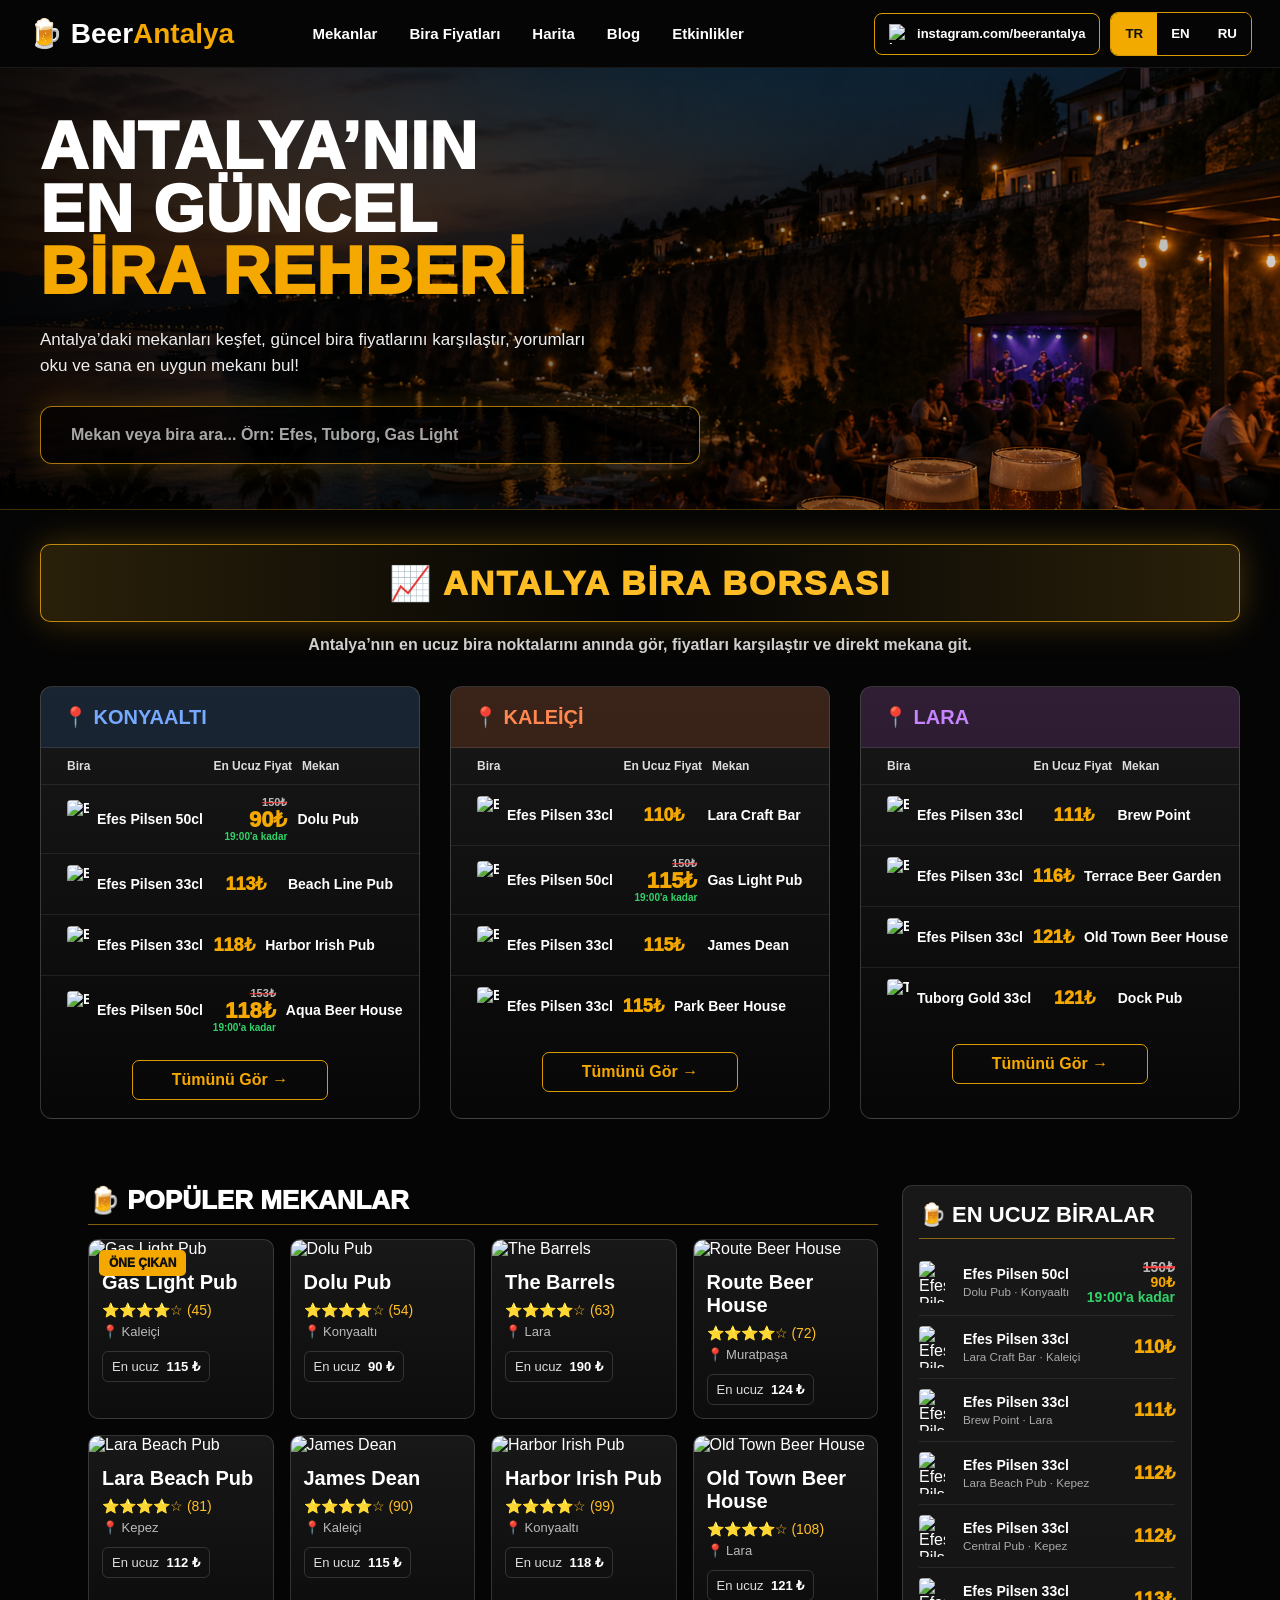
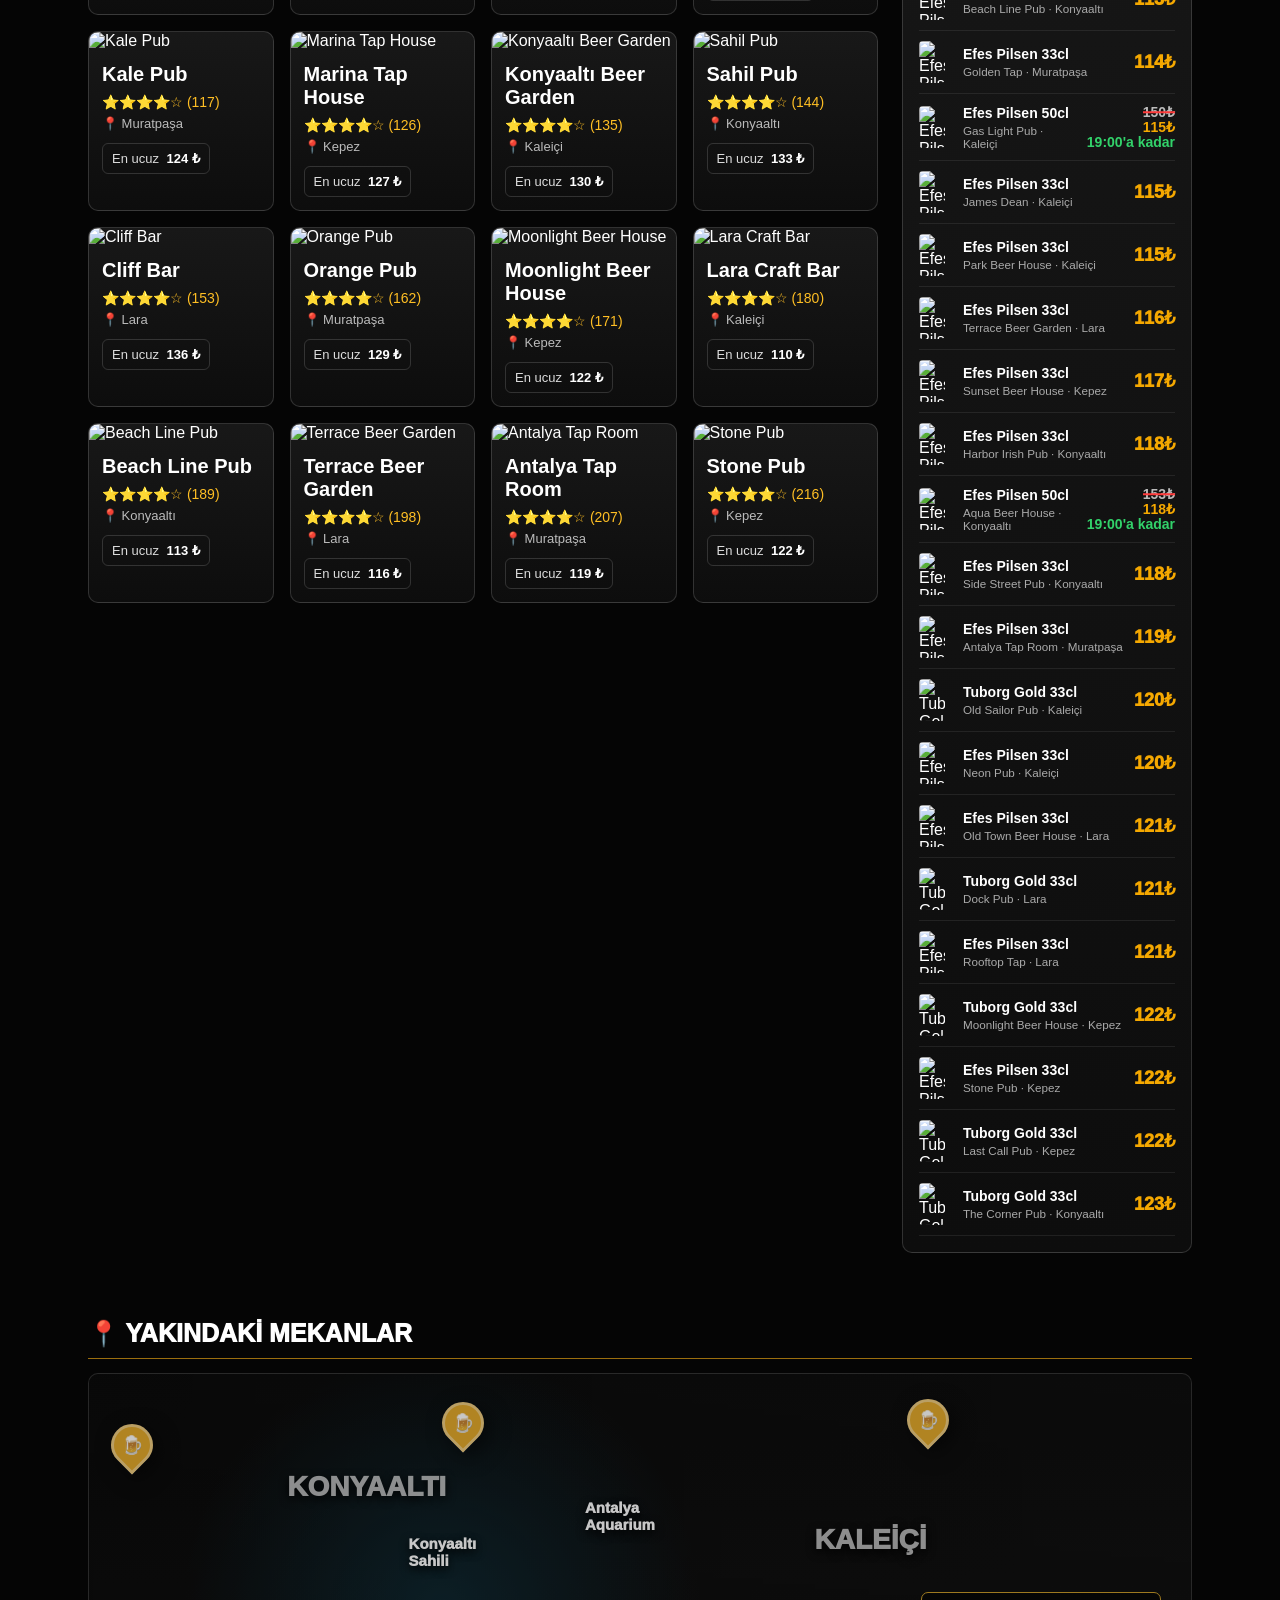
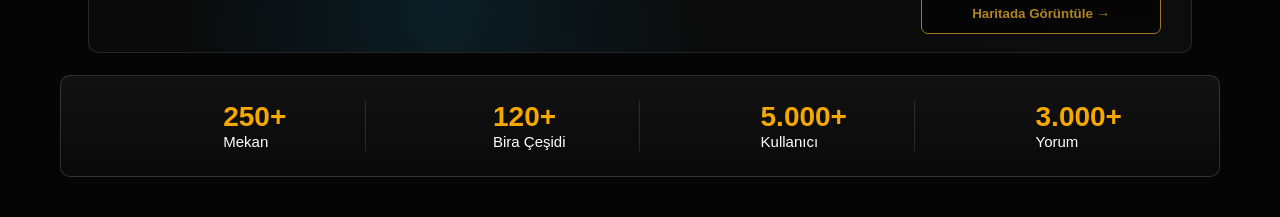
==== commit e0715761: "seo update" ====
--- a/index.html
+++ b/index.html
@@ -1,6 +1,18 @@
 <!DOCTYPE html>
 <html lang="tr">
 <head>
+  <meta charset="UTF-8" />
+<meta name="viewport" content="width=1400">
+
+<title>BeerAntalya | Antalya Bira Fiyatları & Mekan Rehberi</title>
+
+<meta name="description" content="Antalya'nın en iyi bira mekanlarını keşfet! En ucuz bira fiyatları, canlı müzikli pub'lar, Kaleiçi, Konyaaltı ve Lara mekan önerileri BeerAntalya’da.">
+
+<meta name="keywords" content="antalya bira fiyatları, antalya pub, kaleiçi pub, konyaaltı bira, canlı müzik antalya">
+
+<meta name="robots" content="index, follow">
+
+<script defer src="/_vercel/insights/script.js"></script>
   <meta charset="UTF-8" />
   <meta name="viewport" content="width=1100">
   <title>BeerAntalya</title>
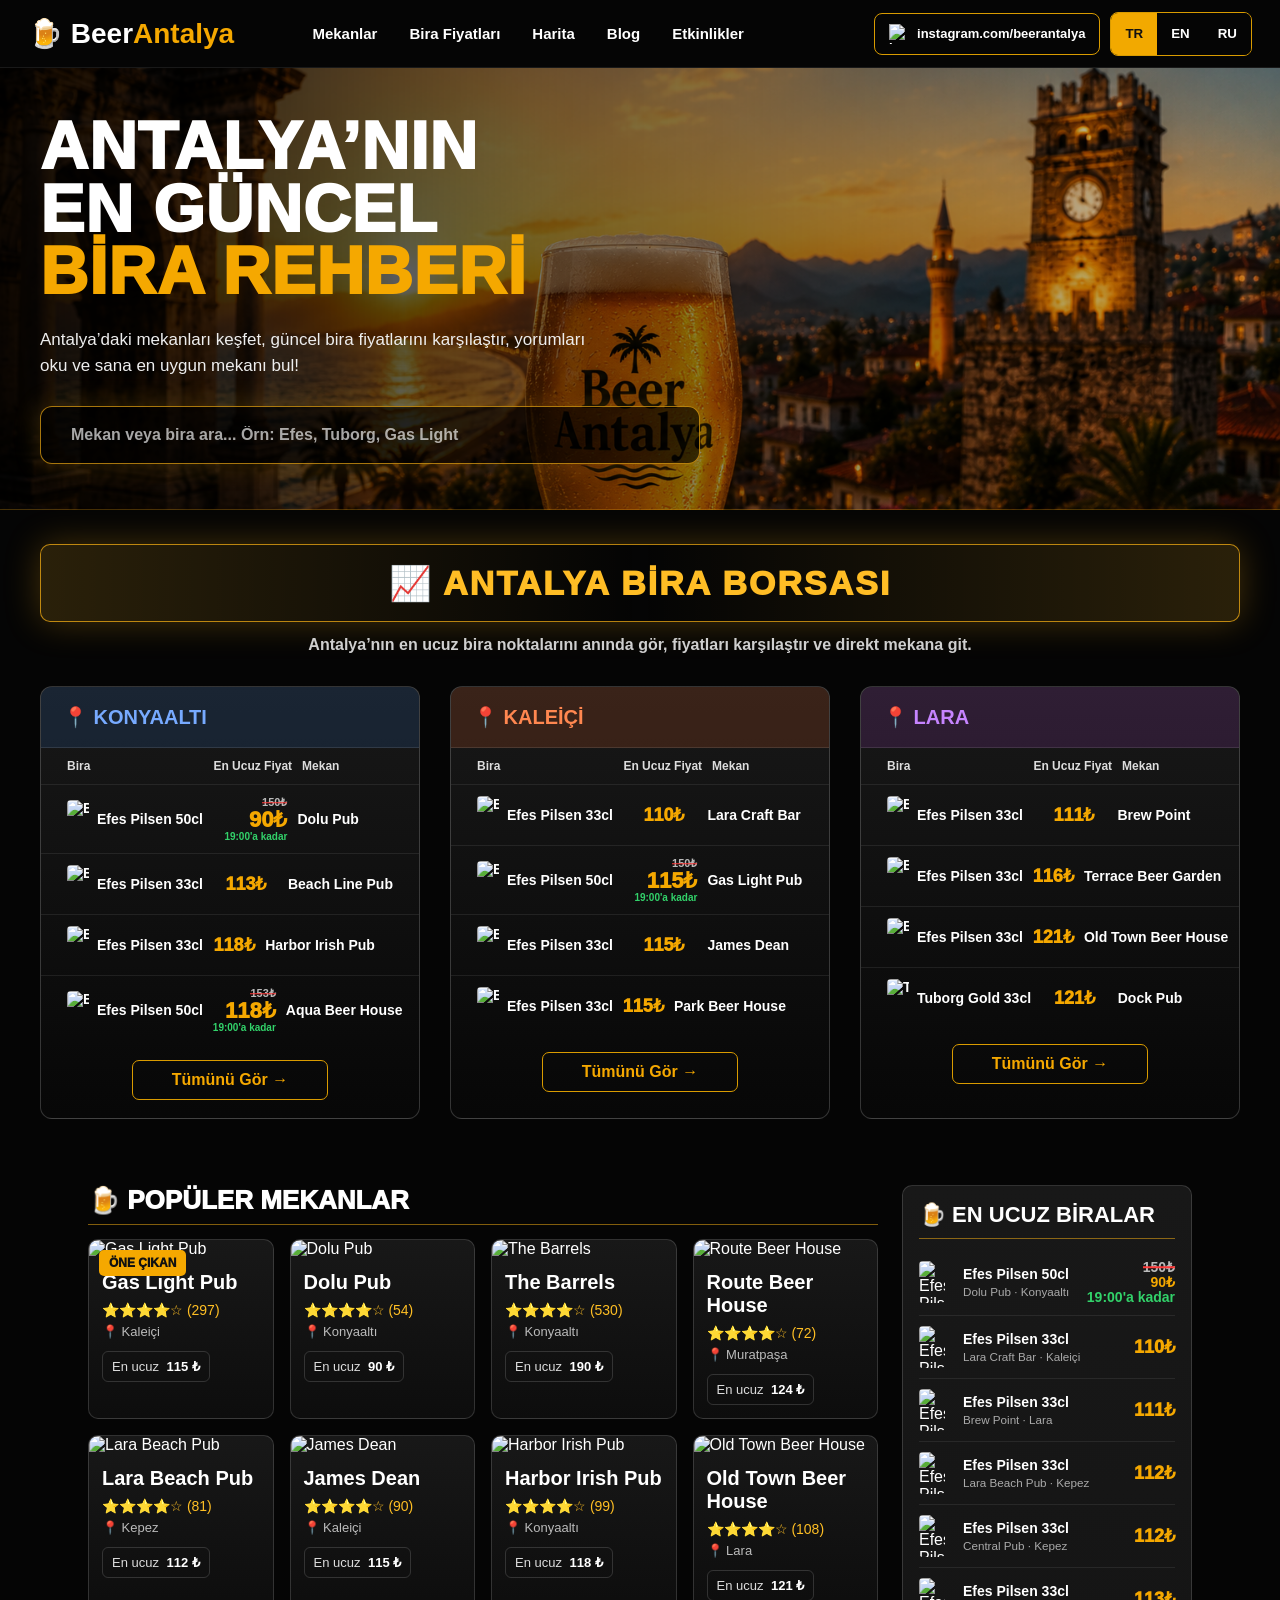
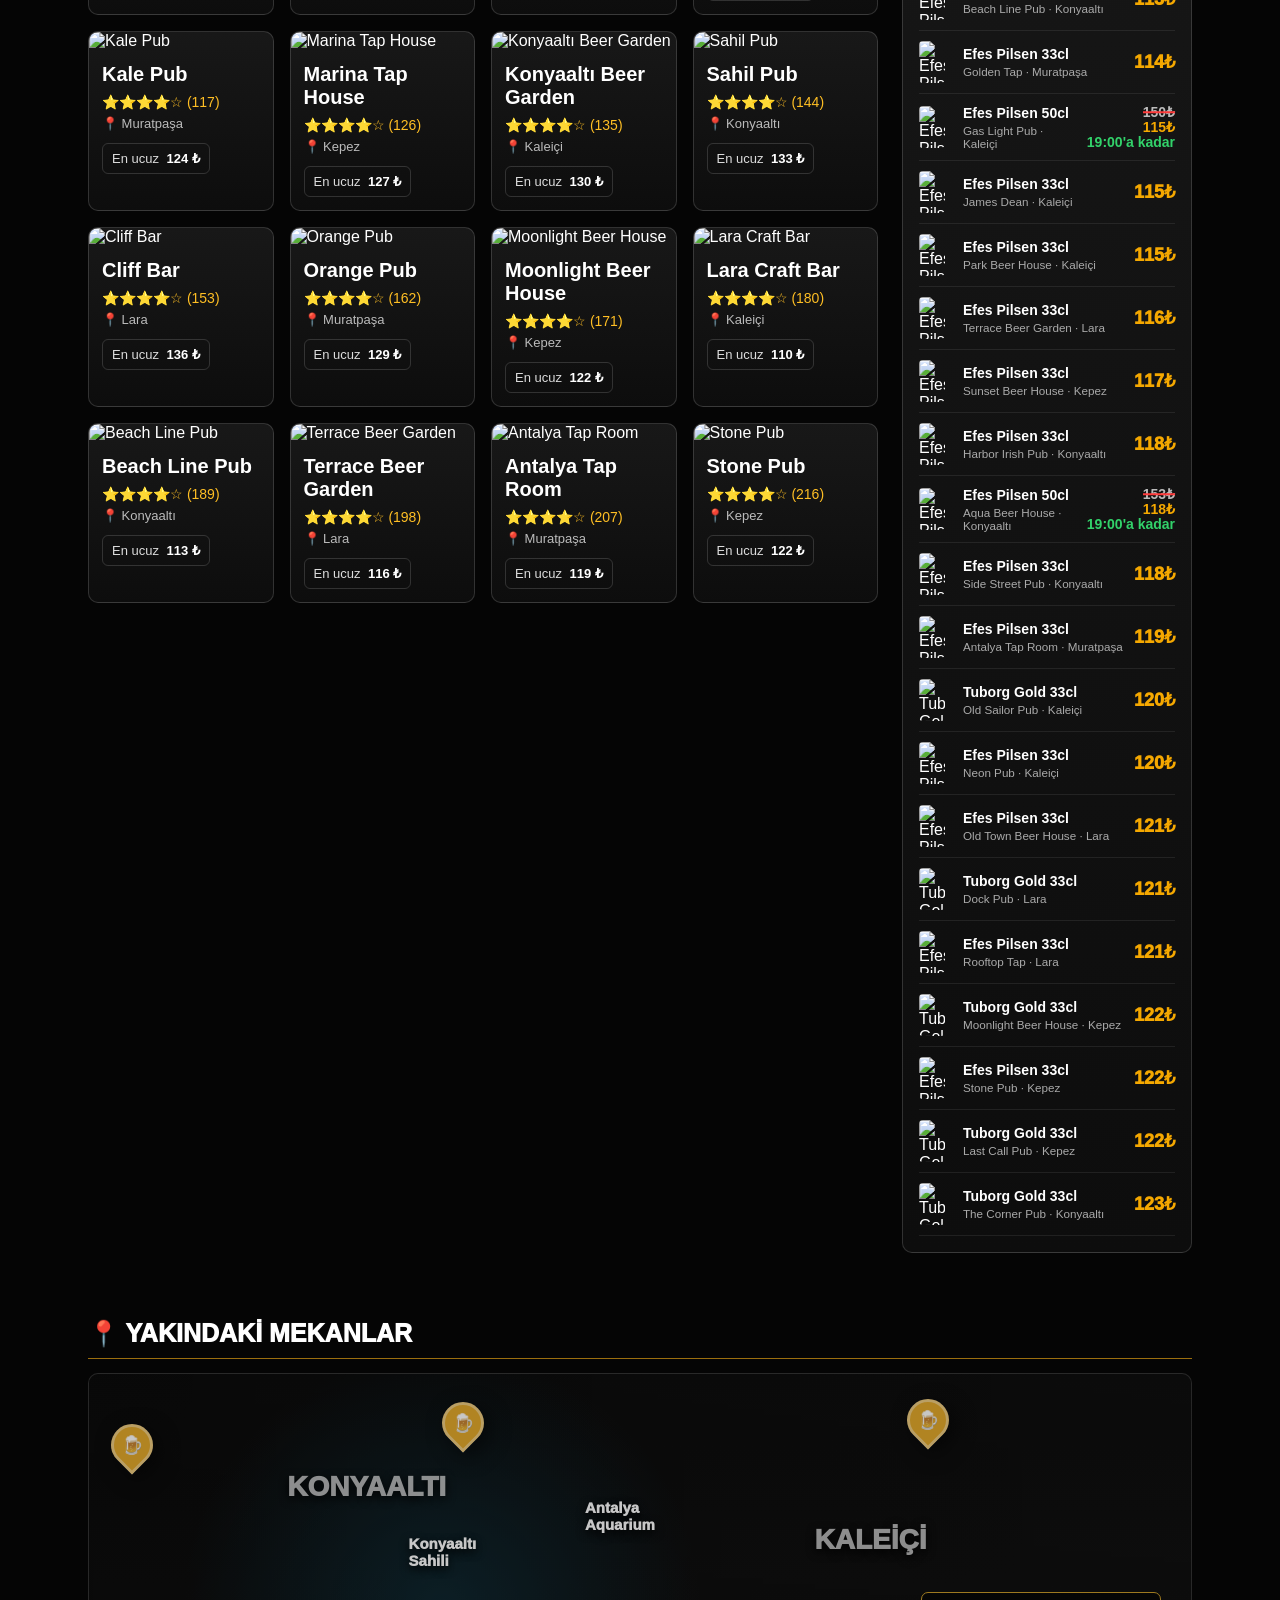
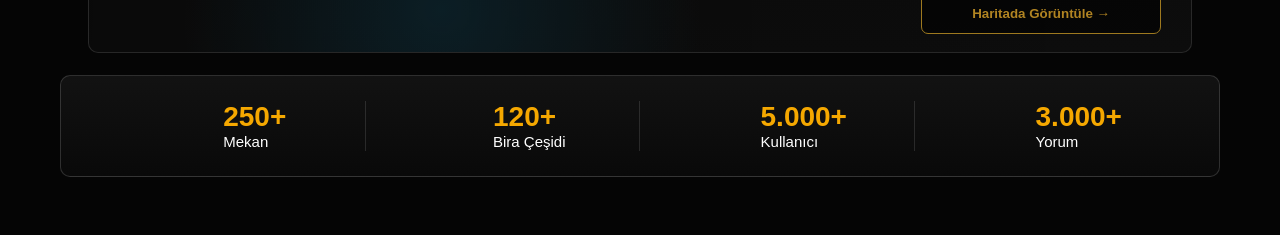
==== commit 2a5d2be3: "image zoom" ====
--- a/index.html
+++ b/index.html
@@ -11,6 +11,13 @@
 <meta name="keywords" content="antalya bira fiyatları, antalya pub, kaleiçi pub, konyaaltı bira, canlı müzik antalya">
 
 <meta name="robots" content="index, follow">
+<link rel="icon" type="image/png" href="logo.png">
+
+<meta property="og:image" content="https://www.beerantalya.com/logo.png">
+
+<meta property="og:title" content="BeerAntalya">
+
+<meta property="og:description" content="Antalya'nın en güncel bira rehberi.">
 
 <script defer src="/_vercel/insights/script.js"></script>
   <meta charset="UTF-8" />
@@ -1529,6 +1536,8 @@
   setInterval(BA_limitPopularTo20, 1000);
 });
 </script>
-
+<div id="popup">
+  <img id="popup-img">
+</div>
 </body>
 </html>
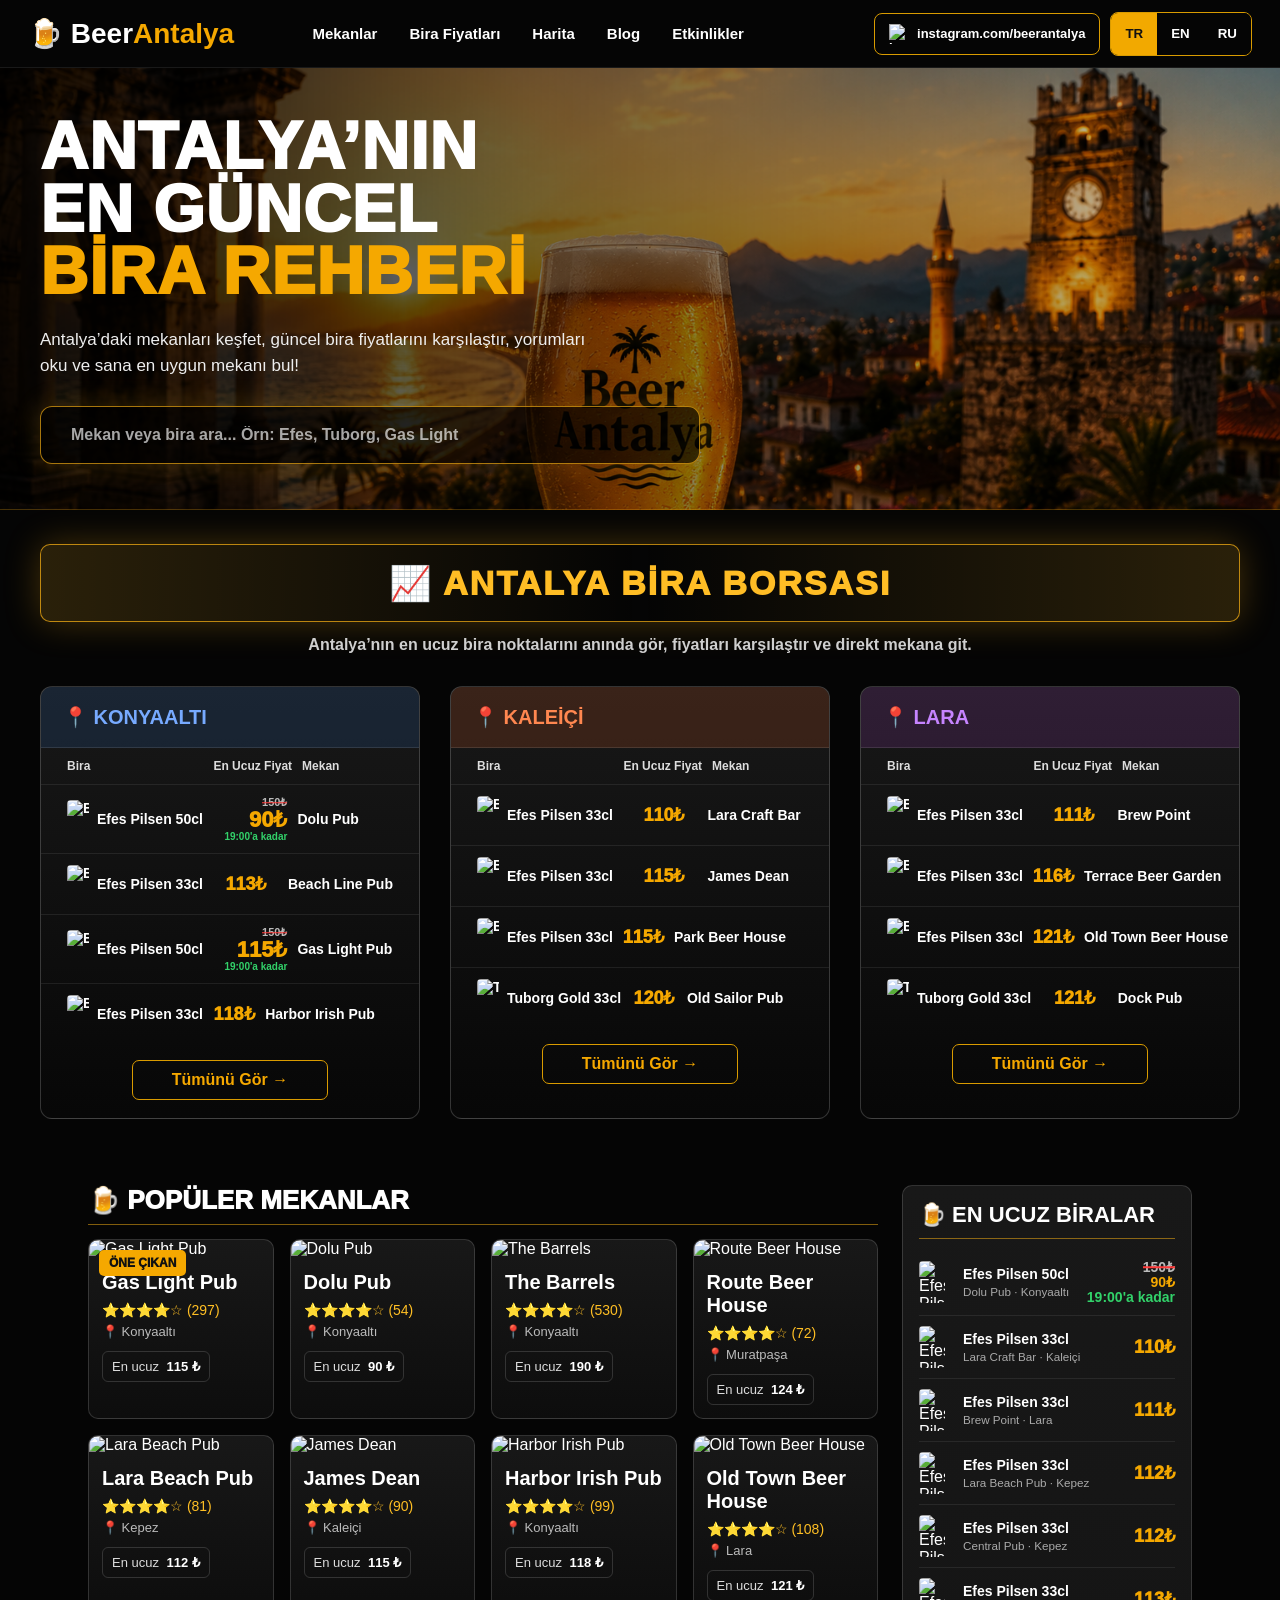
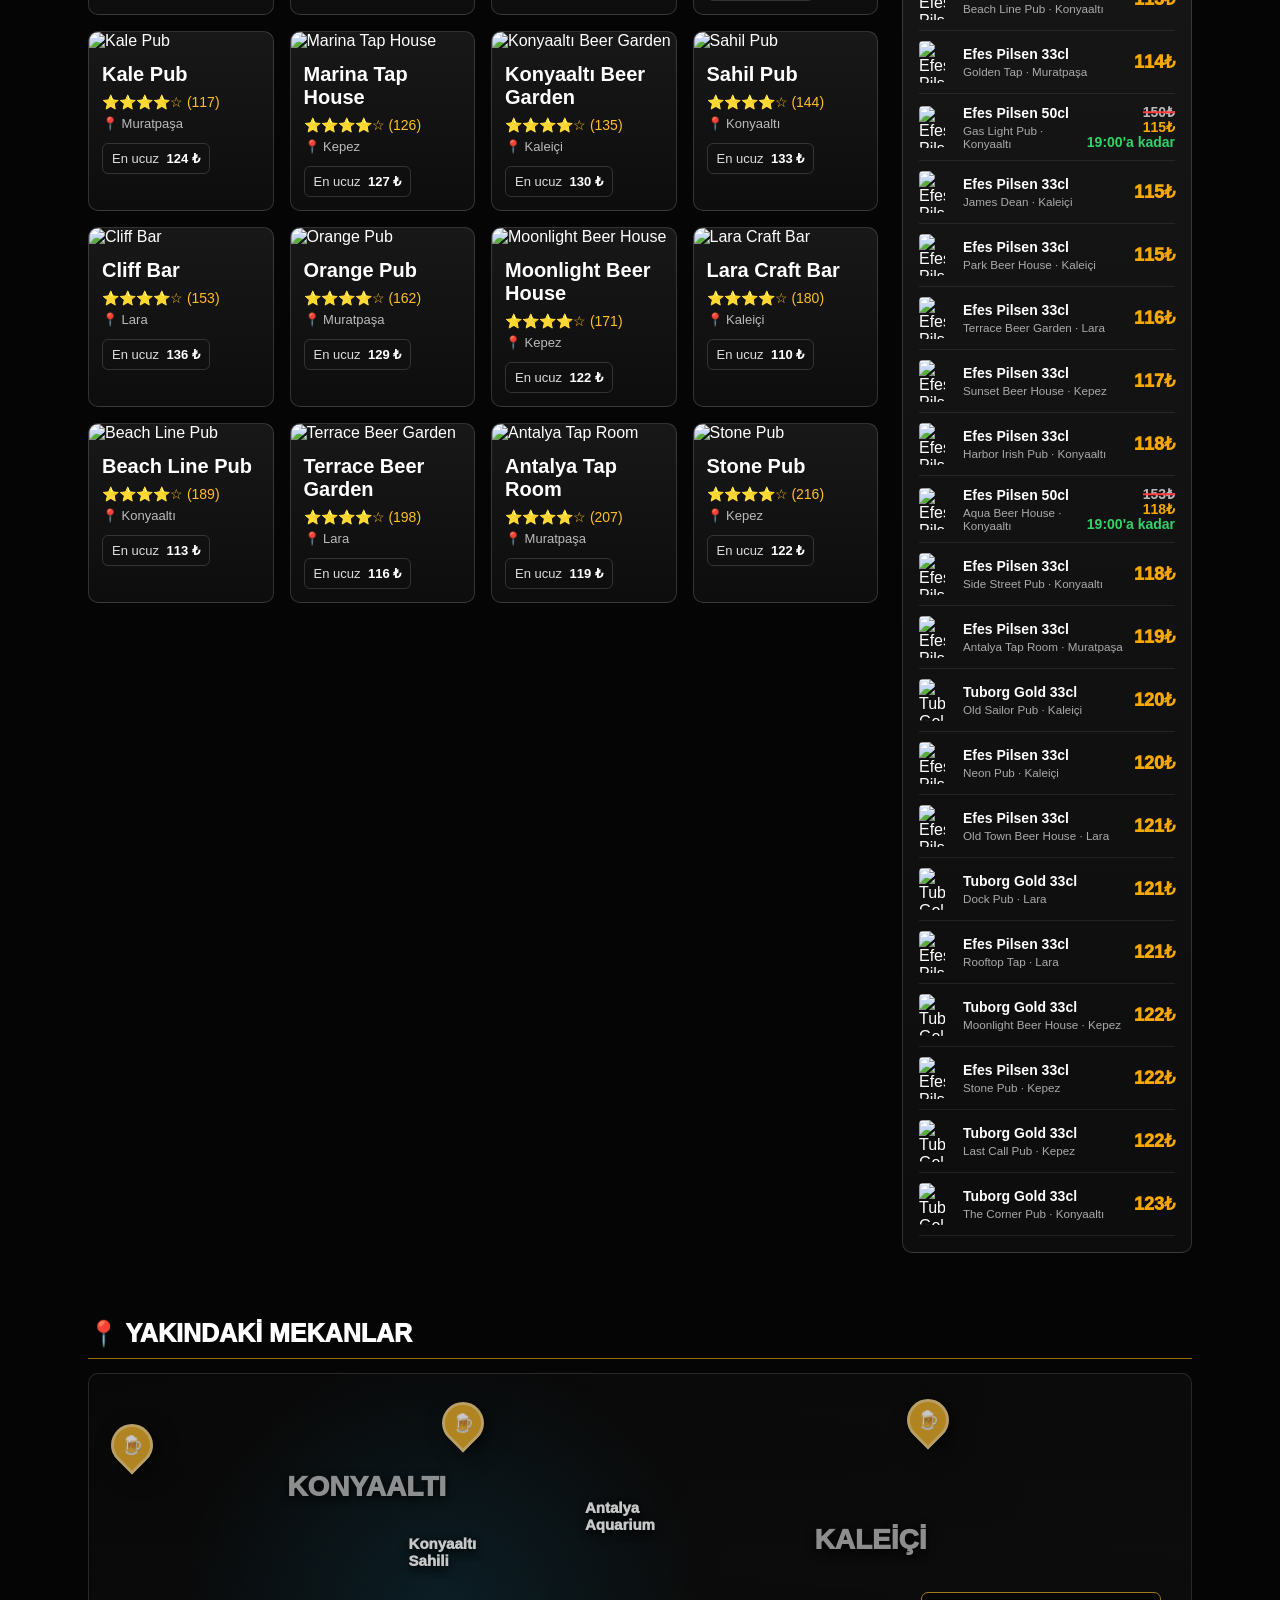
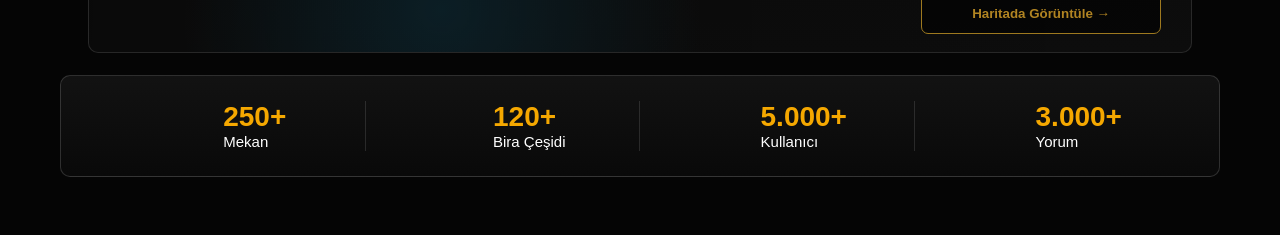
==== commit d6c50229: "favicon added" ====
--- a/index.html
+++ b/index.html
@@ -2,6 +2,8 @@
 <html lang="tr">
 <head>
   <meta charset="UTF-8" />
+  <link rel="icon" type="image/png" href="logo.png">
+<link rel="apple-touch-icon" href="logo.png">
 <meta name="viewport" content="width=1400">
 
 <title>BeerAntalya | Antalya Bira Fiyatları & Mekan Rehberi</title>
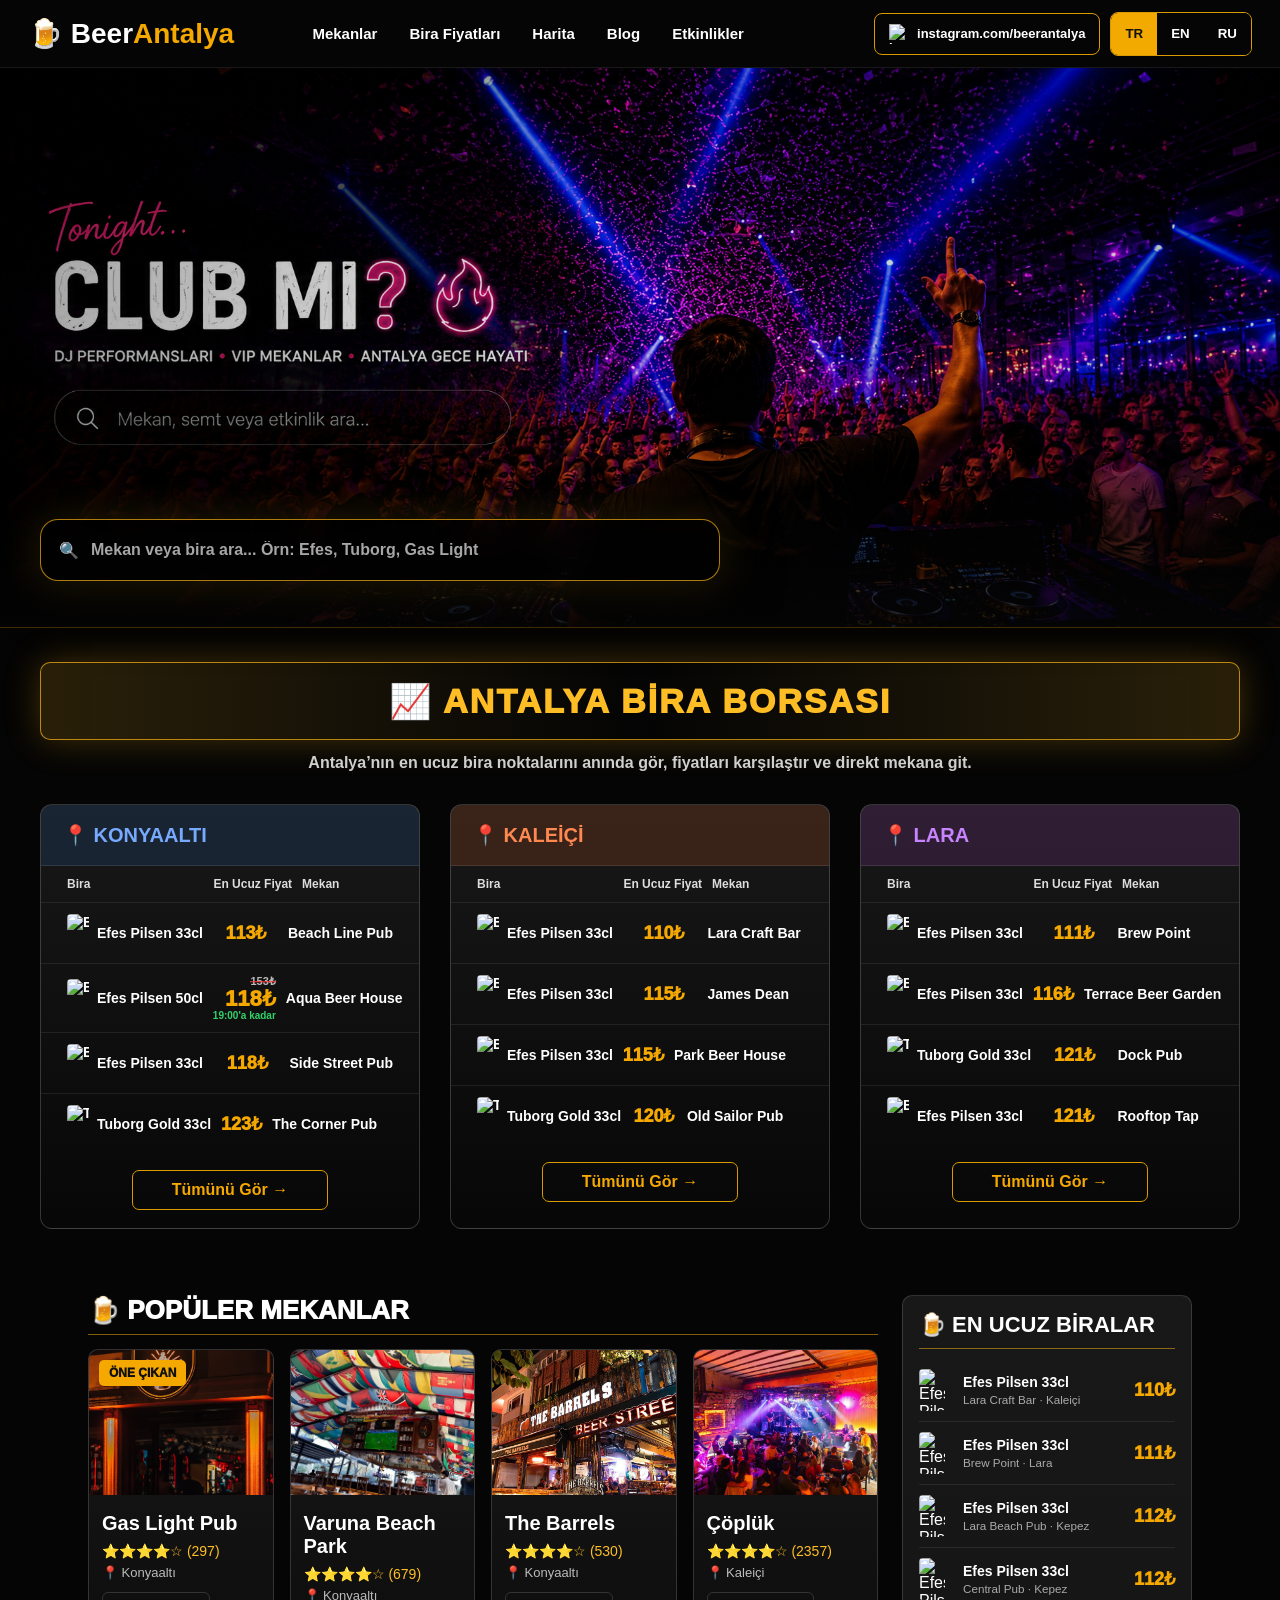
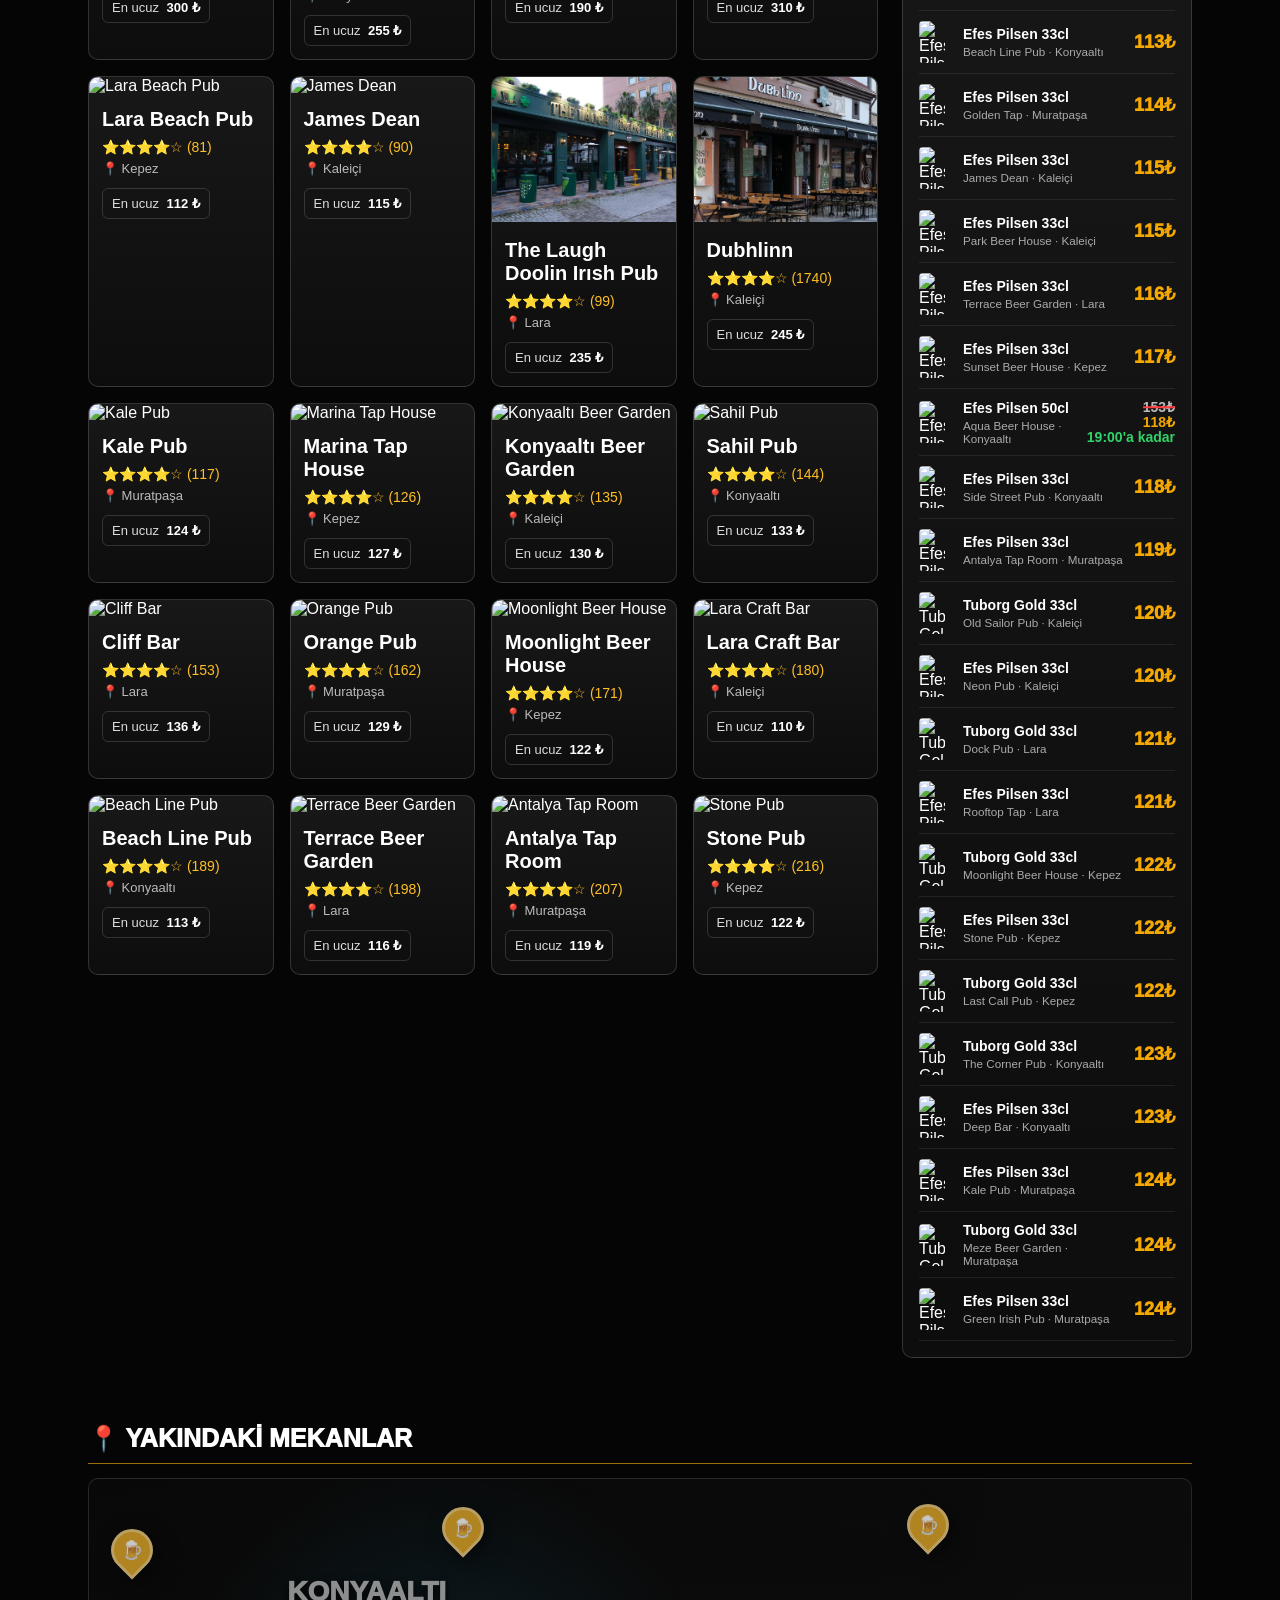
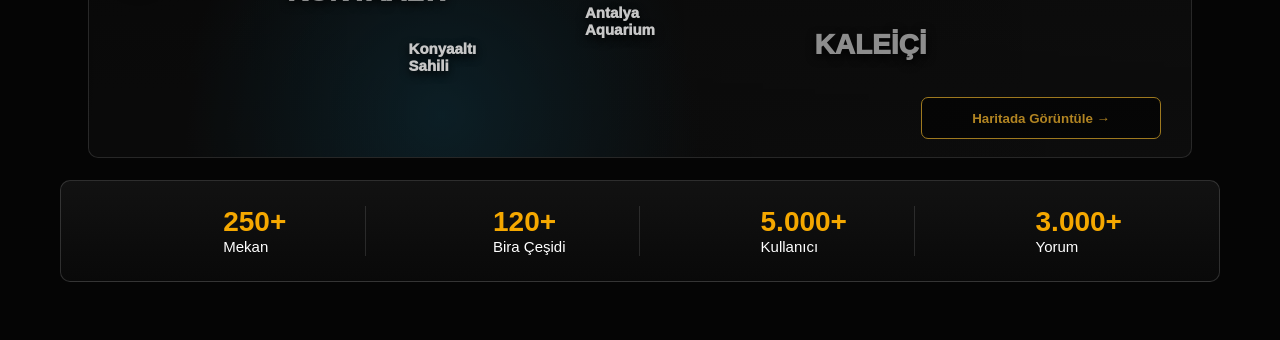
==== commit 71d20a21: "Update hero slider design" ====
--- a/index.html
+++ b/index.html
@@ -2,8 +2,9 @@
 <html lang="tr">
 <head>
   <meta charset="UTF-8" />
-  <link rel="icon" type="image/png" href="logo.png">
-<link rel="apple-touch-icon" href="logo.png">
+  <link rel="icon" type="image/png" sizes="512x512" href="logo-512.png">
+<link rel="apple-touch-icon" sizes="512x512" href="logo-512.png">
+<link rel="shortcut icon" href="logo-512.png">
 <meta name="viewport" content="width=1400">
 
 <title>BeerAntalya | Antalya Bira Fiyatları & Mekan Rehberi</title>
@@ -784,6 +785,126 @@
   }
 }
 
+
+/* BA HERO SLIDER - HORIZONTAL SLIDE */
+.hero-slider{
+  margin-top:68px;
+  width:100%;
+  height:560px;
+  position:relative;
+  overflow:hidden;
+  background:#000;
+  border-bottom:1px solid rgba(255,181,21,.25);
+  box-shadow:0 18px 60px rgba(0,0,0,.55);
+}
+
+.hero-track{
+  width:100%;
+  height:100%;
+  position:relative;
+}
+
+.hero-slide{
+  position:absolute;
+  inset:0;
+  width:100%;
+  height:100%;
+  background-size:100% auto;
+  background-position:center 15%;
+  background-repeat:no-repeat;
+  opacity:0;
+  transform:translateX(100%);
+  transition:
+    transform 1.6s ease-in-out,
+    opacity 1.6s ease-in-out;
+}
+
+.hero-slide.active{
+  opacity:1;
+  z-index:2;
+  transform:translateX(0);
+}
+
+.hero-slide.prev{
+  opacity:1;
+  z-index:1;
+  transform:translateX(-100%);
+}
+
+.hero-slider::before{
+  content:"";
+  position:absolute;
+  inset:0;
+  background:
+    linear-gradient(90deg, rgba(0,0,0,.34) 0%, rgba(0,0,0,.06) 45%, rgba(0,0,0,.22) 100%),
+    linear-gradient(180deg, rgba(0,0,0,.06) 0%, rgba(0,0,0,.02) 48%, rgba(0,0,0,.48) 100%);
+  z-index:3;
+  pointer-events:none;
+}
+
+.hero-slider::after{
+  content:"";
+  position:absolute;
+  left:0;
+  right:0;
+  bottom:0;
+  height:150px;
+  background:linear-gradient(180deg, transparent 0%, rgba(5,5,5,.78) 100%);
+  z-index:4;
+  pointer-events:none;
+}
+
+.hero-search-box{
+  position:absolute;
+  left:40px;
+  bottom:46px;
+  width:min(700px, calc(100% - 80px));
+  z-index:5;
+}
+
+.hero-search-box .master-search{
+  margin-top:0;
+}
+
+.hero-search-box .master-field{
+  height:62px;
+  border-radius:18px;
+  background:rgba(0,0,0,.48);
+  border:1px solid rgba(255,181,21,.68);
+  backdrop-filter:blur(16px);
+  -webkit-backdrop-filter:blur(16px);
+  box-shadow:
+    0 0 42px rgba(255,181,21,.14),
+    0 18px 58px rgba(0,0,0,.58);
+}
+
+.hero-search-box .master-results{
+  top:72px;
+}
+
+@media(max-width:900px){
+  .hero-slider{
+    height:440px;
+  }
+
+  .hero-slide{
+    background-size:100% auto;
+    background-position:center 62%;
+  }
+
+  .hero-search-box{
+    left:18px;
+    right:18px;
+    bottom:26px;
+    width:auto;
+  }
+
+  .hero-search-box .master-field{
+    height:58px;
+    border-radius:16px;
+  }
+}
+
 </style>
 </head>
 
@@ -816,23 +937,22 @@
   </div>
 </header>
 
-<section class="hero">
-  <div class="hero-content">
-    <h1>
-      ANTALYA’NIN <br>
-      EN GÜNCEL <br>
-      <span>BİRA REHBERİ</span>
-    </h1>
-
-    <p>
-      Antalya’daki mekanları keşfet, güncel bira fiyatlarını karşılaştır, yorumları oku ve sana en uygun mekanı bul!
-    </p>
-
+<section class="hero-slider">
+  <div class="hero-track">
+    <div class="hero-slide active" style="background-image:url('hero-club.jpg')"></div>
+    <div class="hero-slide" style="background-image:url('hero-pub.jpg')"></div>
+    <div class="hero-slide" style="background-image:url('hero-sunset.jpg')"></div>
+    <div class="hero-slide" style="background-image:url('hero-live.jpg')"></div>
+    <div class="hero-slide" style="background-image:url('hero-final.jpg')"></div>
+  </div>
+
+  <div class="hero-search-box">
     <div class="master-search">
       <div class="master-field">
-        <i data-lucide="search"></i>
-        <input id="masterSearchInput" placeholder="Mekan veya bira ara... Örn: Efes, Tuborg, Gas Light">
+        🔍
+        <input id="masterSearchInput" type="text" placeholder="Mekan veya bira ara...">
       </div>
+
       <div class="master-results" id="masterResults"></div>
     </div>
   </div>
@@ -1541,5 +1661,43 @@
 <div id="popup">
   <img id="popup-img">
 </div>
+
+<script>
+document.addEventListener("DOMContentLoaded", function(){
+  const slides = document.querySelectorAll(".hero-slide");
+  let current = 0;
+  let timer = null;
+
+  function getDelay(index){
+    return index === slides.length - 1 ? 8000 : 5000;
+  }
+
+  function goNext(){
+    if(!slides.length) return;
+
+    const oldSlide = slides[current];
+    oldSlide.classList.remove("active");
+    oldSlide.classList.add("prev");
+
+    current = (current + 1) % slides.length;
+
+    const newSlide = slides[current];
+    newSlide.classList.remove("prev");
+    newSlide.classList.add("active");
+
+    setTimeout(function(){
+      oldSlide.classList.remove("prev");
+    }, 1700);
+
+    clearTimeout(timer);
+    timer = setTimeout(goNext, getDelay(current));
+  }
+
+  if(slides.length > 0){
+    timer = setTimeout(goNext, getDelay(current));
+  }
+});
+</script>
+
 </body>
 </html>
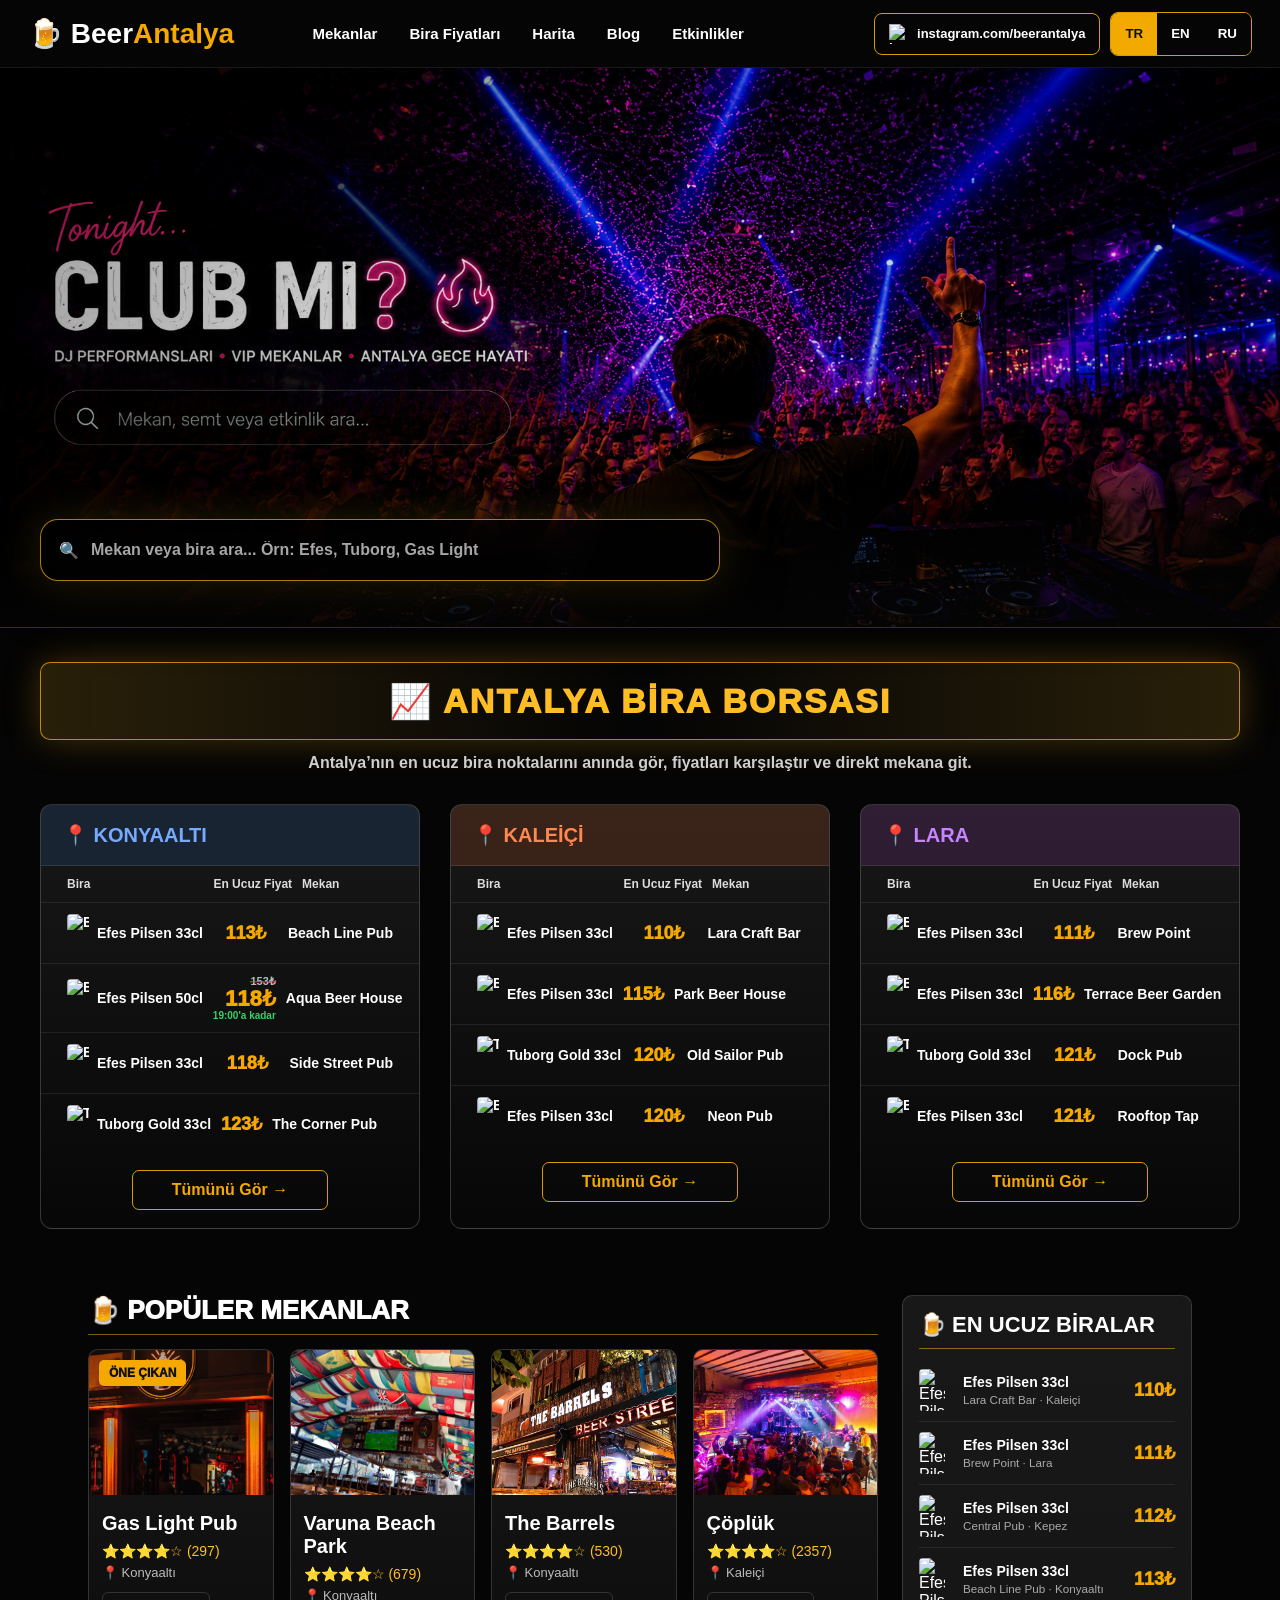
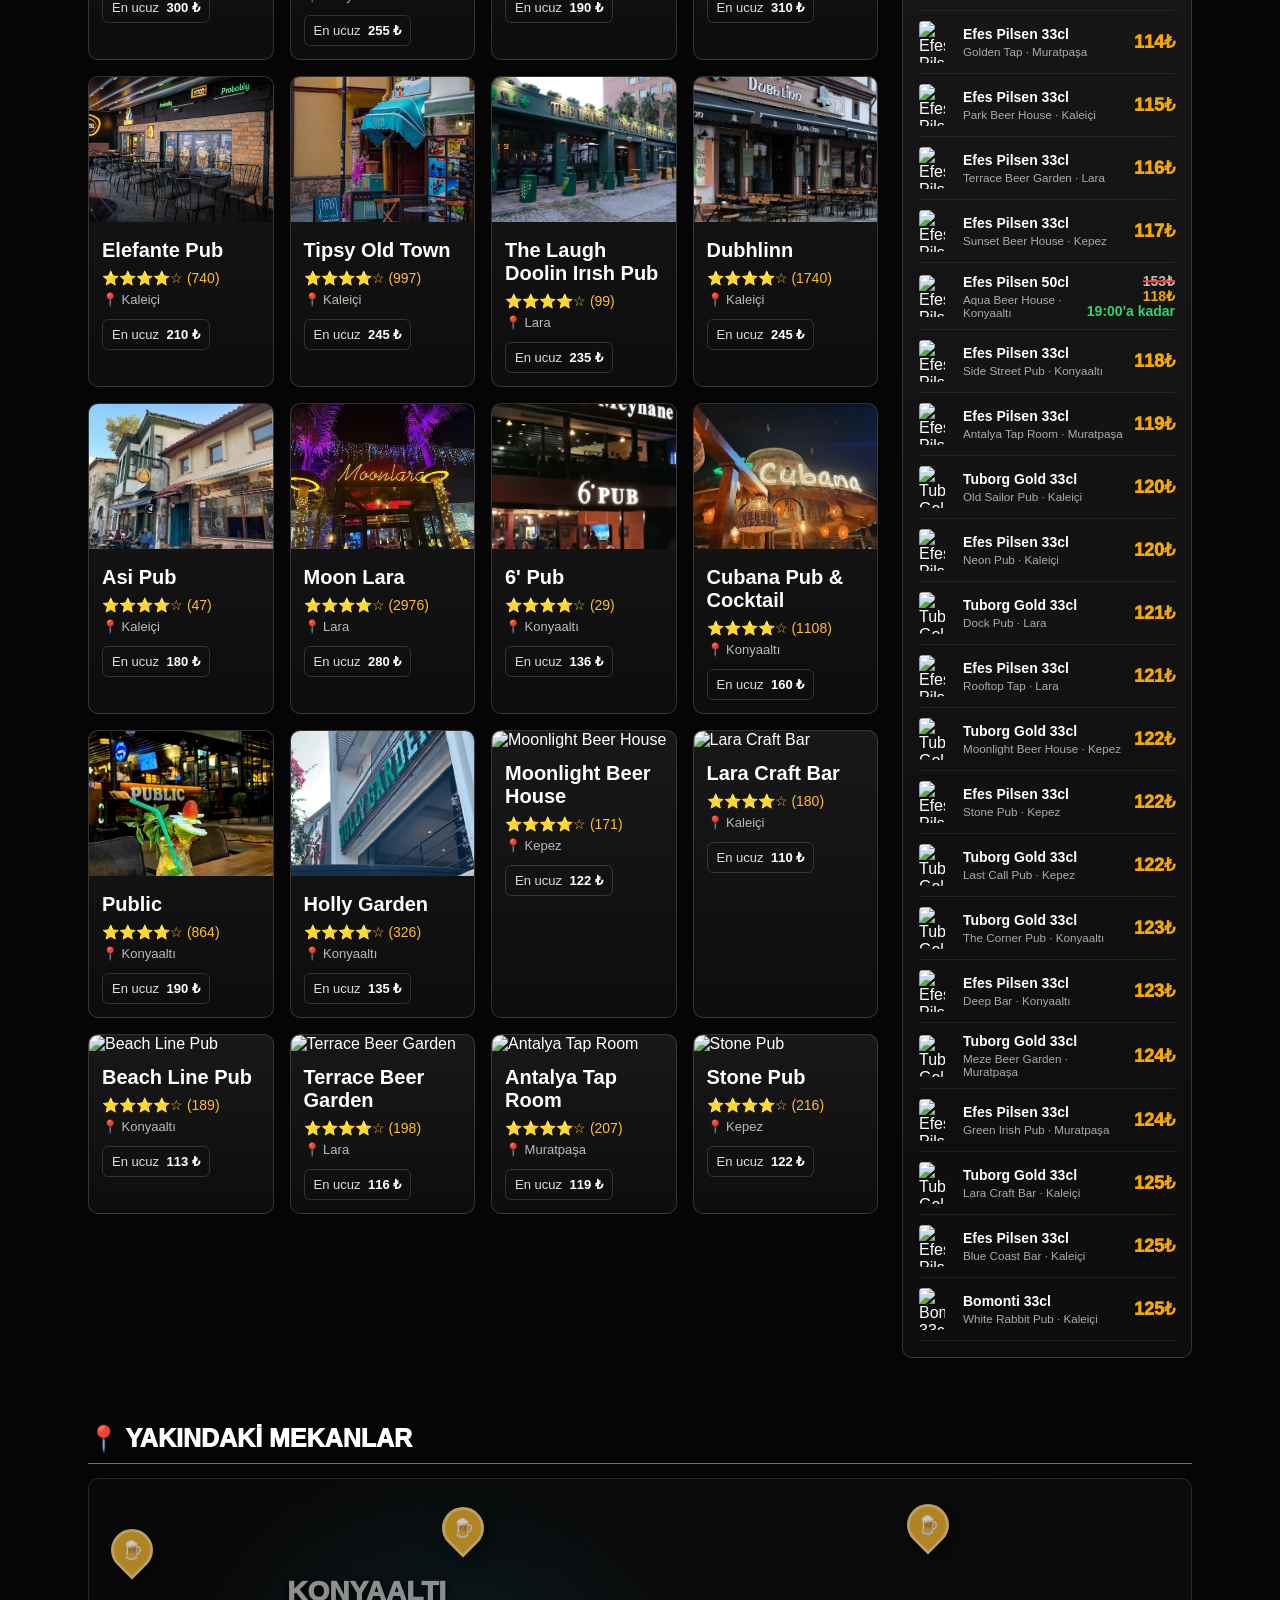
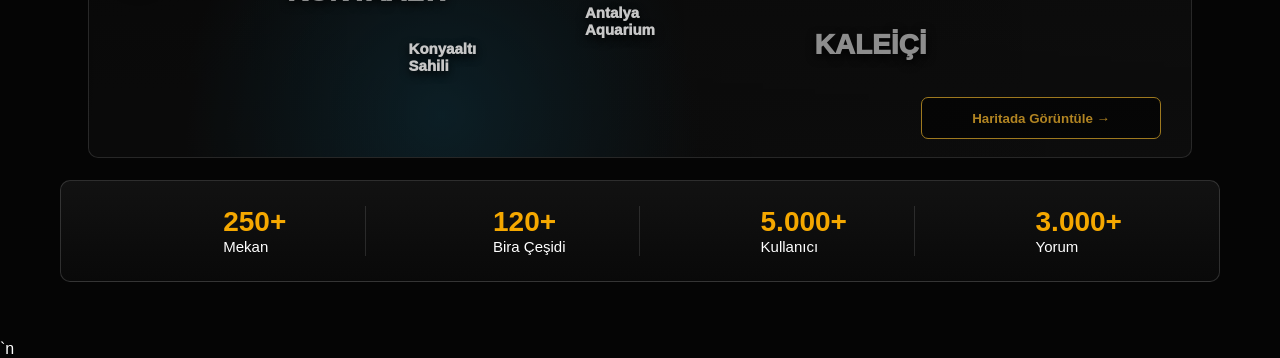
==== commit fac0505c: "fix script js include" ====
--- a/index.html
+++ b/index.html
@@ -1699,5 +1699,5 @@
 });
 </script>
 
-</body>
+<script src="script.js"></script>`n</body>
 </html>
